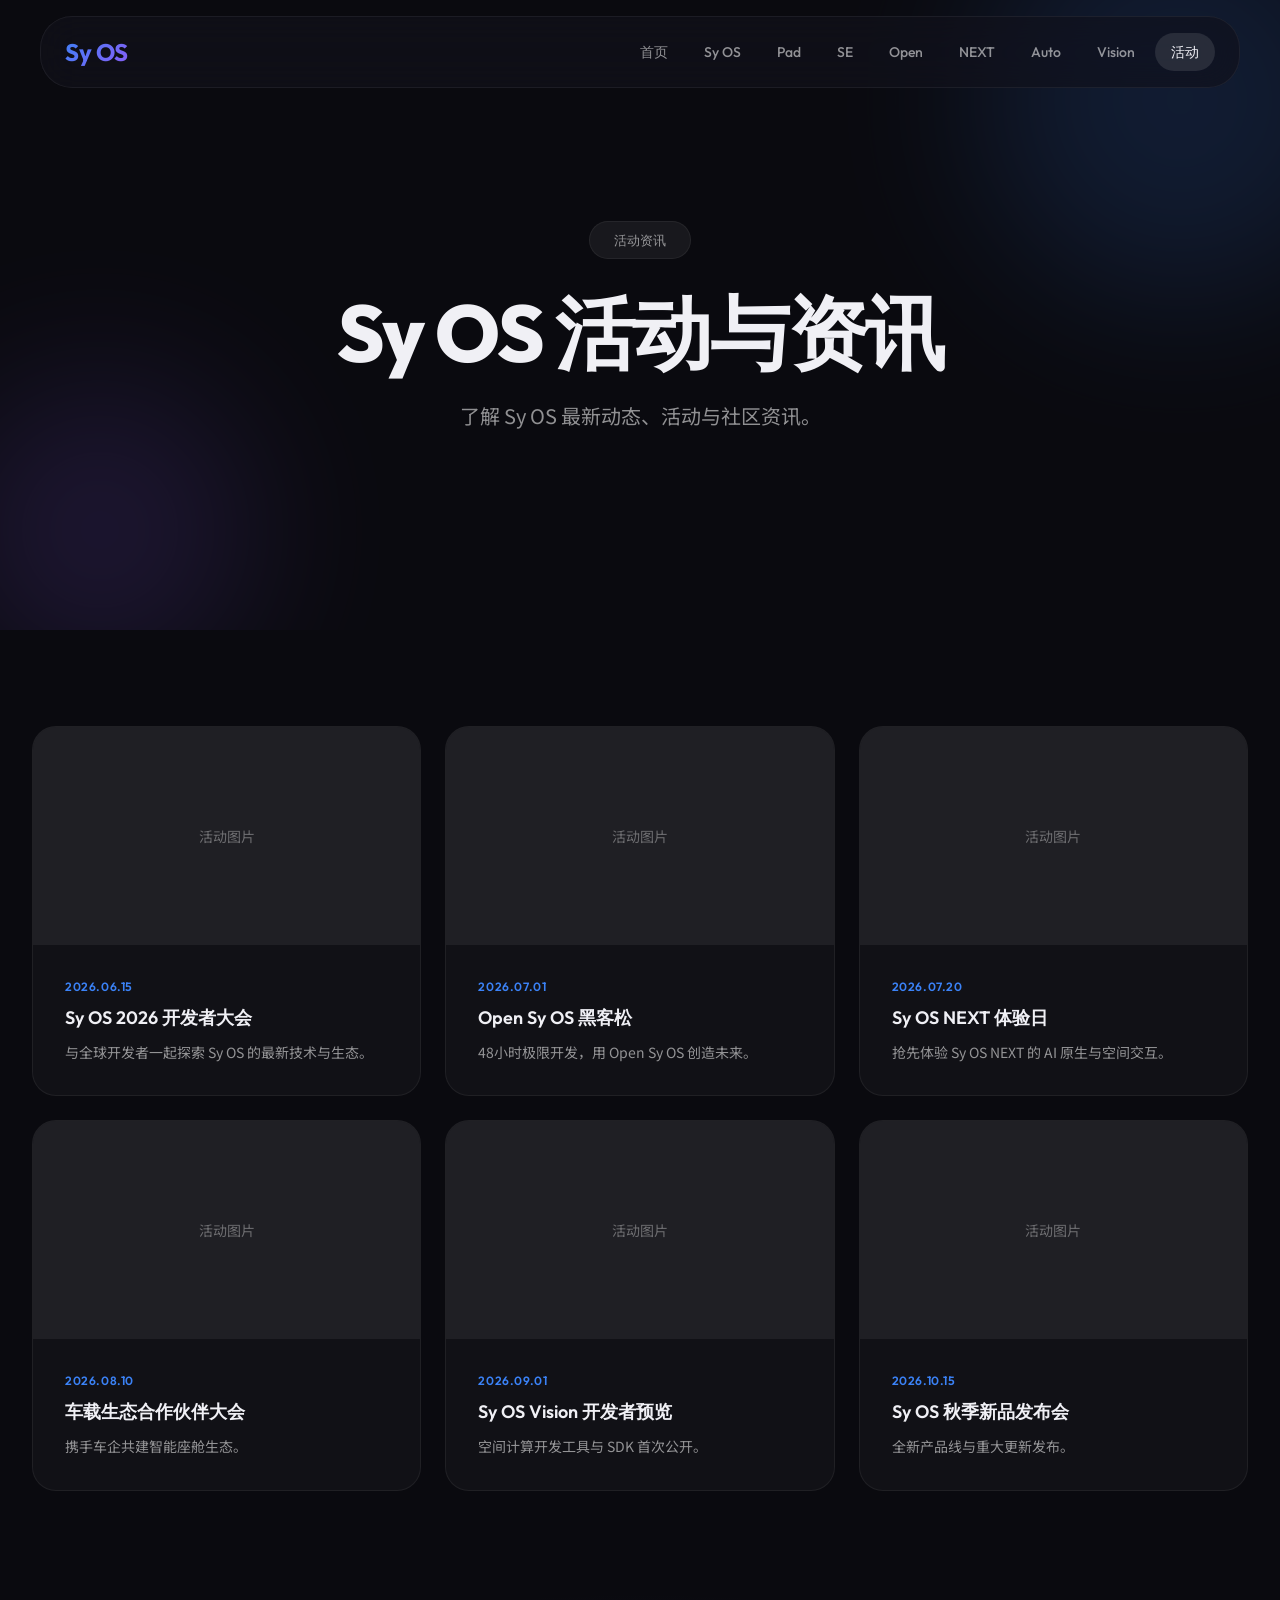
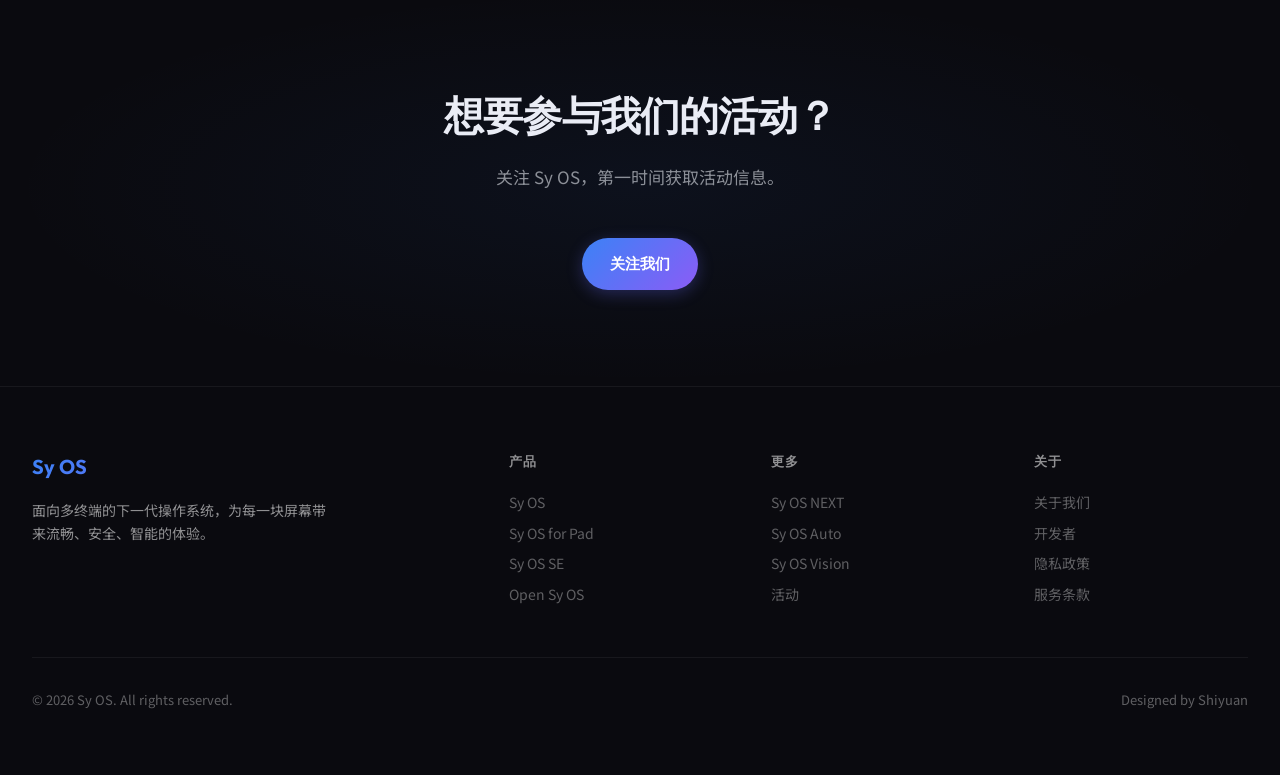
==== events.html @ d656e8a9 "feat: 清空仓库所有代码 Co-authored-by: traeagent <traeagent@users.noreply.github.com>" ====
<!DOCTYPE html>
<html lang="zh-CN">
<head>
  <meta charset="UTF-8">
  <meta name="viewport" content="width=device-width, initial-scale=1.0">
  <title>活动与资讯 — Sy OS</title>
  <meta name="description" content="了解 Sy OS 最新动态、活动与社区资讯。">
  <link rel="preconnect" href="https://fonts.googleapis.com">
  <link rel="preconnect" href="https://fonts.gstatic.com" crossorigin>
  <link href="https://fonts.googleapis.com/css2?family=Outfit:wght@400;500;600;700;800&family=Noto+Sans+SC:wght@400;500;600;700&display=swap" rel="stylesheet">
  <link rel="stylesheet" href="styles.css">
</head>
<body>

  <!-- 导航栏 -->
  <nav class="navbar">
    <a href="index.html" class="nav-logo">Sy OS</a>
    <div class="nav-links">
      <a href="index.html">首页</a>
      <a href="syos.html">Sy OS</a>
      <a href="syos-pad.html">Pad</a>
      <a href="syos-se.html">SE</a>
      <a href="open-syos.html">Open</a>
      <a href="syos-next.html">NEXT</a>
      <a href="syos-auto.html">Auto</a>
      <a href="syos-vision.html">Vision</a>
      <a href="events.html" class="active">活动</a>
    </div>
    <button class="nav-hamburger" aria-label="菜单">
      <span></span><span></span><span></span>
    </button>
  </nav>
  <div class="nav-mobile">
    <a href="index.html">首页</a>
    <a href="syos.html">Sy OS</a>
    <a href="syos-pad.html">Sy OS for Pad</a>
    <a href="syos-se.html">Sy OS SE</a>
    <a href="open-syos.html">Open Sy OS</a>
    <a href="syos-next.html">Sy OS NEXT</a>
    <a href="syos-auto.html">Sy OS Auto</a>
    <a href="syos-vision.html">Sy OS Vision</a>
    <a href="events.html" class="active">活动</a>
  </div>

  <!-- Hero 区域 -->
  <section class="product-hero">
    <div class="product-hero-decor product-hero-decor-1"></div>
    <div class="product-hero-decor product-hero-decor-2"></div>
    <div class="product-hero-badge">活动资讯</div>
    <h1 class="product-hero-title">Sy OS <span class="gradient">活动与资讯</span></h1>
    <p class="product-hero-tagline">了解 Sy OS 最新动态、活动与社区资讯。</p>
  </section>

  <!-- 活动网格 -->
  <section class="section">
    <div class="events-grid">
      <div class="event-card reveal reveal-delay-1">
        <div class="event-card-image">活动图片</div>
        <div class="event-card-body">
          <div class="event-card-date">2026.06.15</div>
          <h3 class="event-card-title">Sy OS 2026 开发者大会</h3>
          <p class="event-card-desc">与全球开发者一起探索 Sy OS 的最新技术与生态。</p>
        </div>
      </div>
      <div class="event-card reveal reveal-delay-2">
        <div class="event-card-image">活动图片</div>
        <div class="event-card-body">
          <div class="event-card-date">2026.07.01</div>
          <h3 class="event-card-title">Open Sy OS 黑客松</h3>
          <p class="event-card-desc">48小时极限开发，用 Open Sy OS 创造未来。</p>
        </div>
      </div>
      <div class="event-card reveal reveal-delay-3">
        <div class="event-card-image">活动图片</div>
        <div class="event-card-body">
          <div class="event-card-date">2026.07.20</div>
          <h3 class="event-card-title">Sy OS NEXT 体验日</h3>
          <p class="event-card-desc">抢先体验 Sy OS NEXT 的 AI 原生与空间交互。</p>
        </div>
      </div>
      <div class="event-card reveal reveal-delay-4">
        <div class="event-card-image">活动图片</div>
        <div class="event-card-body">
          <div class="event-card-date">2026.08.10</div>
          <h3 class="event-card-title">车载生态合作伙伴大会</h3>
          <p class="event-card-desc">携手车企共建智能座舱生态。</p>
        </div>
      </div>
      <div class="event-card reveal reveal-delay-5">
        <div class="event-card-image">活动图片</div>
        <div class="event-card-body">
          <div class="event-card-date">2026.09.01</div>
          <h3 class="event-card-title">Sy OS Vision 开发者预览</h3>
          <p class="event-card-desc">空间计算开发工具与 SDK 首次公开。</p>
        </div>
      </div>
      <div class="event-card reveal reveal-delay-6">
        <div class="event-card-image">活动图片</div>
        <div class="event-card-body">
          <div class="event-card-date">2026.10.15</div>
          <h3 class="event-card-title">Sy OS 秋季新品发布会</h3>
          <p class="event-card-desc">全新产品线与重大更新发布。</p>
        </div>
      </div>
    </div>
  </section>

  <!-- CTA 区域 -->
  <section class="cta-section reveal">
    <h2 class="cta-title">想要参与我们的活动？</h2>
    <p class="cta-desc">关注 Sy OS，第一时间获取活动信息。</p>
    <div class="cta-buttons">
      <a href="#" class="btn btn-primary">关注我们</a>
    </div>
  </section>

  <!-- 页脚 -->
  <footer class="footer">
    <div class="footer-content">
      <div class="footer-brand">
        <div class="footer-logo">Sy OS</div>
        <p>面向多终端的下一代操作系统，为每一块屏幕带来流畅、安全、智能的体验。</p>
      </div>
      <div class="footer-col">
        <h4>产品</h4>
        <a href="syos.html">Sy OS</a>
        <a href="syos-pad.html">Sy OS for Pad</a>
        <a href="syos-se.html">Sy OS SE</a>
        <a href="open-syos.html">Open Sy OS</a>
      </div>
      <div class="footer-col">
        <h4>更多</h4>
        <a href="syos-next.html">Sy OS NEXT</a>
        <a href="syos-auto.html">Sy OS Auto</a>
        <a href="syos-vision.html">Sy OS Vision</a>
        <a href="events.html">活动</a>
      </div>
      <div class="footer-col">
        <h4>关于</h4>
        <a href="#">关于我们</a>
        <a href="#">开发者</a>
        <a href="#">隐私政策</a>
        <a href="#">服务条款</a>
      </div>
    </div>
    <div class="footer-bottom">
      <span>&copy; 2026 Sy OS. All rights reserved.</span>
      <span>Designed by Shiyuan</span>
    </div>
  </footer>

  <script src="script.js"></script>
</body>
</html>
---- styles.css ----
/* ============================================
   Sy OS 官网 - 全局样式
   设计语言：深色 + 毛玻璃 + 圆角 + 渐变发光
   ============================================ */

/* --- CSS 变量 --- */
:root {
  --bg-primary: #0a0a0f;
  --bg-secondary: #12121a;
  --bg-tertiary: #1a1a28;
  --bg-card: rgba(255, 255, 255, 0.03);
  --bg-glass: rgba(255, 255, 255, 0.06);
  --bg-glass-strong: rgba(255, 255, 255, 0.1);
  --text-primary: #f0f0f5;
  --text-secondary: rgba(255, 255, 255, 0.55);
  --text-tertiary: rgba(255, 255, 255, 0.35);
  --accent-blue: #3b82f6;
  --accent-purple: #8b5cf6;
  --accent-cyan: #06b6d4;
  --accent-gradient: linear-gradient(135deg, #3b82f6, #8b5cf6);
  --accent-gradient-hover: linear-gradient(135deg, #60a5fa, #a78bfa);
  --border-subtle: rgba(255, 255, 255, 0.06);
  --border-hover: rgba(255, 255, 255, 0.15);
  --border-glow: rgba(99, 102, 241, 0.3);
  --shadow-card: 0 4px 24px rgba(0, 0, 0, 0.3);
  --shadow-glow: 0 0 40px rgba(99, 102, 241, 0.15);
  --radius-sm: 8px;
  --radius-md: 12px;
  --radius-lg: 16px;
  --radius-xl: 24px;
  --radius-2xl: 32px;
  --radius-full: 9999px;
  --space-xs: 4px;
  --space-sm: 8px;
  --space-md: 16px;
  --space-lg: 24px;
  --space-xl: 32px;
  --space-2xl: 48px;
  --space-3xl: 64px;
  --space-4xl: 96px;
  --font-display: 'Outfit', sans-serif;
  --font-body: 'Noto Sans SC', 'Outfit', sans-serif;
  --transition-fast: 0.2s ease;
  --transition-normal: 0.3s cubic-bezier(0.4, 0, 0.2, 1);
  --transition-slow: 0.5s cubic-bezier(0.4, 0, 0.2, 1);
  --nav-height: 72px;
}

/* --- Reset & Base --- */
*, *::before, *::after {
  margin: 0;
  padding: 0;
  box-sizing: border-box;
}

html {
  scroll-behavior: smooth;
  -webkit-font-smoothing: antialiased;
  -moz-osx-font-smoothing: grayscale;
}

body {
  font-family: var(--font-body);
  background: var(--bg-primary);
  color: var(--text-primary);
  line-height: 1.6;
  overflow-x: hidden;
  min-height: 100vh;
}

a {
  color: inherit;
  text-decoration: none;
}

img {
  max-width: 100%;
  display: block;
}

ul, ol {
  list-style: none;
}

/* --- 导航栏 --- */
.navbar {
  position: fixed;
  top: 16px;
  left: 50%;
  transform: translateX(-50%);
  z-index: 1000;
  width: calc(100% - 48px);
  max-width: 1200px;
  background: rgba(18, 18, 26, 0.7);
  backdrop-filter: blur(20px) saturate(1.5);
  -webkit-backdrop-filter: blur(20px) saturate(1.5);
  border: 1px solid var(--border-subtle);
  border-radius: var(--radius-2xl);
  padding: 0 var(--space-lg);
  height: var(--nav-height);
  display: flex;
  align-items: center;
  justify-content: space-between;
  transition: var(--transition-normal);
}

.navbar.scrolled {
  background: rgba(10, 10, 15, 0.85);
  border-color: var(--border-hover);
  box-shadow: 0 8px 32px rgba(0, 0, 0, 0.4);
}

.nav-logo {
  font-family: var(--font-display);
  font-size: 1.5rem;
  font-weight: 700;
  background: var(--accent-gradient);
  -webkit-background-clip: text;
  -webkit-text-fill-color: transparent;
  background-clip: text;
  letter-spacing: -0.02em;
  flex-shrink: 0;
}

.nav-links {
  display: flex;
  align-items: center;
  gap: var(--space-xs);
}

.nav-links a {
  font-family: var(--font-display);
  font-size: 0.875rem;
  font-weight: 500;
  color: var(--text-secondary);
  padding: var(--space-sm) var(--space-md);
  border-radius: var(--radius-full);
  transition: var(--transition-fast);
  white-space: nowrap;
}

.nav-links a:hover,
.nav-links a.active {
  color: var(--text-primary);
  background: var(--bg-glass);
}

.nav-links a.active {
  background: var(--bg-glass-strong);
}

/* 汉堡菜单 */
.nav-hamburger {
  display: none;
  flex-direction: column;
  gap: 5px;
  cursor: pointer;
  padding: var(--space-sm);
  border: none;
  background: none;
}

.nav-hamburger span {
  width: 22px;
  height: 2px;
  background: var(--text-primary);
  border-radius: 2px;
  transition: var(--transition-fast);
}

.nav-hamburger.open span:nth-child(1) {
  transform: rotate(45deg) translate(5px, 5px);
}

.nav-hamburger.open span:nth-child(2) {
  opacity: 0;
}

.nav-hamburger.open span:nth-child(3) {
  transform: rotate(-45deg) translate(5px, -5px);
}

/* 移动端菜单 */
.nav-mobile {
  display: none;
  position: fixed;
  top: calc(var(--nav-height) + 32px);
  left: 24px;
  right: 24px;
  background: rgba(18, 18, 26, 0.95);
  backdrop-filter: blur(20px);
  -webkit-backdrop-filter: blur(20px);
  border: 1px solid var(--border-subtle);
  border-radius: var(--radius-xl);
  padding: var(--space-md);
  z-index: 999;
  flex-direction: column;
  gap: var(--space-xs);
}

.nav-mobile.open {
  display: flex;
}

.nav-mobile a {
  font-family: var(--font-display);
  font-size: 0.9375rem;
  font-weight: 500;
  color: var(--text-secondary);
  padding: var(--space-md) var(--space-lg);
  border-radius: var(--radius-md);
  transition: var(--transition-fast);
}

.nav-mobile a:hover,
.nav-mobile a.active {
  color: var(--text-primary);
  background: var(--bg-glass);
}

/* --- Hero 区域 --- */
.hero {
  min-height: 100vh;
  display: flex;
  flex-direction: column;
  align-items: center;
  justify-content: center;
  text-align: center;
  padding: calc(var(--nav-height) + 48px) var(--space-xl) var(--space-3xl);
  position: relative;
  overflow: hidden;
}

.hero::before {
  content: '';
  position: absolute;
  top: -50%;
  left: -50%;
  width: 200%;
  height: 200%;
  background: radial-gradient(ellipse at 30% 20%, rgba(59, 130, 246, 0.08) 0%, transparent 50%),
              radial-gradient(ellipse at 70% 60%, rgba(139, 92, 246, 0.06) 0%, transparent 50%),
              radial-gradient(ellipse at 50% 80%, rgba(6, 182, 212, 0.04) 0%, transparent 50%);
  animation: heroGlow 15s ease-in-out infinite alternate;
  pointer-events: none;
}

@keyframes heroGlow {
  0% { transform: translate(0, 0) scale(1); }
  33% { transform: translate(-2%, 1%) scale(1.02); }
  66% { transform: translate(1%, -1%) scale(0.98); }
  100% { transform: translate(0, 0) scale(1); }
}

.hero-badge {
  display: inline-flex;
  align-items: center;
  gap: var(--space-sm);
  padding: var(--space-sm) var(--space-lg);
  background: var(--bg-glass);
  border: 1px solid var(--border-subtle);
  border-radius: var(--radius-full);
  font-family: var(--font-display);
  font-size: 0.8125rem;
  font-weight: 500;
  color: var(--text-secondary);
  margin-bottom: var(--space-xl);
  animation: fadeInUp 0.8s ease both;
}

.hero-badge .dot {
  width: 6px;
  height: 6px;
  background: var(--accent-blue);
  border-radius: 50%;
  animation: pulse 2s ease-in-out infinite;
}

.hero-title {
  font-family: var(--font-display);
  font-size: clamp(3rem, 8vw, 6rem);
  font-weight: 800;
  line-height: 1.05;
  letter-spacing: -0.03em;
  margin-bottom: var(--space-lg);
  animation: fadeInUp 0.8s ease 0.1s both;
}

.hero-title .gradient {
  background: var(--accent-gradient);
  -webkit-background-clip: text;
  -webkit-text-fill-color: transparent;
  background-clip: text;
}

.hero-subtitle {
  font-size: clamp(1rem, 2.5vw, 1.25rem);
  color: var(--text-secondary);
  max-width: 600px;
  line-height: 1.7;
  margin-bottom: var(--space-2xl);
  animation: fadeInUp 0.8s ease 0.2s both;
}

.hero-actions {
  display: flex;
  gap: var(--space-md);
  flex-wrap: wrap;
  justify-content: center;
  animation: fadeInUp 0.8s ease 0.3s both;
}

.hero-scroll {
  position: absolute;
  bottom: var(--space-2xl);
  left: 50%;
  transform: translateX(-50%);
  display: flex;
  flex-direction: column;
  align-items: center;
  gap: var(--space-sm);
  color: var(--text-tertiary);
  font-size: 0.75rem;
  font-family: var(--font-display);
  animation: fadeInUp 0.8s ease 0.5s both;
}

.hero-scroll .arrow {
  width: 20px;
  height: 20px;
  border-right: 1.5px solid var(--text-tertiary);
  border-bottom: 1.5px solid var(--text-tertiary);
  transform: rotate(45deg);
  animation: scrollBounce 2s ease-in-out infinite;
}

@keyframes scrollBounce {
  0%, 100% { transform: rotate(45deg) translate(0, 0); opacity: 1; }
  50% { transform: rotate(45deg) translate(4px, 4px); opacity: 0.5; }
}

/* --- 按钮 --- */
.btn {
  display: inline-flex;
  align-items: center;
  gap: var(--space-sm);
  font-family: var(--font-display);
  font-size: 0.9375rem;
  font-weight: 600;
  padding: 14px 28px;
  border-radius: var(--radius-full);
  border: none;
  cursor: pointer;
  transition: var(--transition-normal);
  text-decoration: none;
  position: relative;
  overflow: hidden;
}

.btn-primary {
  background: var(--accent-gradient);
  color: #fff;
  box-shadow: 0 4px 16px rgba(99, 102, 241, 0.3);
}

.btn-primary:hover {
  box-shadow: 0 6px 24px rgba(99, 102, 241, 0.45);
  transform: translateY(-2px);
}

.btn-secondary {
  background: var(--bg-glass);
  color: var(--text-primary);
  border: 1px solid var(--border-subtle);
}

.btn-secondary:hover {
  background: var(--bg-glass-strong);
  border-color: var(--border-hover);
  transform: translateY(-2px);
}

.btn-lg {
  font-size: 1.0625rem;
  padding: 18px 36px;
}

/* --- 区块 --- */
.section {
  padding: var(--space-4xl) var(--space-xl);
  max-width: 1280px;
  margin: 0 auto;
}

.section-header {
  text-align: center;
  margin-bottom: var(--space-3xl);
}

.section-label {
  font-family: var(--font-display);
  font-size: 0.8125rem;
  font-weight: 600;
  text-transform: uppercase;
  letter-spacing: 0.1em;
  color: var(--accent-blue);
  margin-bottom: var(--space-md);
}

.section-title {
  font-family: var(--font-display);
  font-size: clamp(2rem, 4vw, 3rem);
  font-weight: 700;
  letter-spacing: -0.02em;
  margin-bottom: var(--space-md);
}

.section-desc {
  font-size: 1.0625rem;
  color: var(--text-secondary);
  max-width: 600px;
  margin: 0 auto;
  line-height: 1.7;
}

/* --- 产品矩阵卡片 --- */
.product-grid {
  display: grid;
  grid-template-columns: repeat(auto-fill, minmax(280px, 1fr));
  gap: var(--space-lg);
}

.product-card {
  background: var(--bg-card);
  border: 1px solid var(--border-subtle);
  border-radius: var(--radius-xl);
  padding: var(--space-2xl) var(--space-xl);
  cursor: pointer;
  transition: var(--transition-normal);
  position: relative;
  overflow: hidden;
  text-decoration: none;
  display: block;
}

.product-card::before {
  content: '';
  position: absolute;
  top: 0;
  left: 0;
  right: 0;
  height: 2px;
  background: var(--accent-gradient);
  opacity: 0;
  transition: var(--transition-normal);
}

.product-card:hover {
  background: var(--bg-glass);
  border-color: var(--border-hover);
  transform: translateY(-4px);
  box-shadow: var(--shadow-glow);
}

.product-card:hover::before {
  opacity: 1;
}

.product-card-icon {
  width: 48px;
  height: 48px;
  background: var(--bg-glass);
  border-radius: var(--radius-lg);
  display: flex;
  align-items: center;
  justify-content: center;
  margin-bottom: var(--space-lg);
  font-size: 1.5rem;
}

.product-card-title {
  font-family: var(--font-display);
  font-size: 1.25rem;
  font-weight: 700;
  margin-bottom: var(--space-sm);
  letter-spacing: -0.01em;
}

.product-card-desc {
  font-size: 0.875rem;
  color: var(--text-secondary);
  line-height: 1.6;
}

.product-card-arrow {
  position: absolute;
  bottom: var(--space-xl);
  right: var(--space-xl);
  width: 32px;
  height: 32px;
  border-radius: 50%;
  background: var(--bg-glass);
  display: flex;
  align-items: center;
  justify-content: center;
  color: var(--text-secondary);
  transition: var(--transition-normal);
  font-size: 0.875rem;
}

.product-card:hover .product-card-arrow {
  background: var(--accent-gradient);
  color: #fff;
  transform: translate(2px, -2px);
}

/* --- 特色亮点 --- */
.feature-row {
  display: grid;
  grid-template-columns: 1fr 1fr;
  gap: var(--space-3xl);
  align-items: center;
  margin-bottom: var(--space-4xl);
}

.feature-row.reverse {
  direction: rtl;
}

.feature-row.reverse > * {
  direction: ltr;
}

.feature-visual {
  aspect-ratio: 4/3;
  background: var(--bg-glass);
  border: 1px solid var(--border-subtle);
  border-radius: var(--radius-xl);
  overflow: hidden;
  position: relative;
}

.feature-visual-inner {
  width: 100%;
  height: 100%;
  display: flex;
  align-items: center;
  justify-content: center;
  font-size: 4rem;
  opacity: 0.3;
}

.feature-content {
  padding: var(--space-xl) 0;
}

.feature-label {
  font-family: var(--font-display);
  font-size: 0.8125rem;
  font-weight: 600;
  text-transform: uppercase;
  letter-spacing: 0.1em;
  color: var(--accent-purple);
  margin-bottom: var(--space-md);
}

.feature-title {
  font-family: var(--font-display);
  font-size: clamp(1.5rem, 3vw, 2.25rem);
  font-weight: 700;
  letter-spacing: -0.02em;
  margin-bottom: var(--space-md);
}

.feature-desc {
  font-size: 1rem;
  color: var(--text-secondary);
  line-height: 1.7;
}

/* --- 功能特性网格 --- */
.features-grid {
  display: grid;
  grid-template-columns: repeat(3, 1fr);
  gap: var(--space-lg);
}

.feature-item {
  background: var(--bg-card);
  border: 1px solid var(--border-subtle);
  border-radius: var(--radius-xl);
  padding: var(--space-2xl) var(--space-xl);
  transition: var(--transition-normal);
}

.feature-item:hover {
  background: var(--bg-glass);
  border-color: var(--border-hover);
  transform: translateY(-2px);
}

.feature-item-icon {
  width: 44px;
  height: 44px;
  background: var(--bg-glass);
  border-radius: var(--radius-md);
  display: flex;
  align-items: center;
  justify-content: center;
  margin-bottom: var(--space-lg);
  font-size: 1.25rem;
}

.feature-item-title {
  font-family: var(--font-display);
  font-size: 1.0625rem;
  font-weight: 600;
  margin-bottom: var(--space-sm);
}

.feature-item-desc {
  font-size: 0.875rem;
  color: var(--text-secondary);
  line-height: 1.6;
}

/* --- 产品页 Hero --- */
.product-hero {
  min-height: 70vh;
  display: flex;
  flex-direction: column;
  align-items: center;
  justify-content: center;
  text-align: center;
  padding: calc(var(--nav-height) + 64px) var(--space-xl) var(--space-3xl);
  position: relative;
  overflow: hidden;
}

.product-hero::before {
  content: '';
  position: absolute;
  top: -30%;
  left: -30%;
  width: 160%;
  height: 160%;
  pointer-events: none;
}

.product-hero-badge {
  display: inline-flex;
  align-items: center;
  gap: var(--space-sm);
  padding: var(--space-sm) var(--space-lg);
  background: var(--bg-glass);
  border: 1px solid var(--border-subtle);
  border-radius: var(--radius-full);
  font-family: var(--font-display);
  font-size: 0.8125rem;
  font-weight: 500;
  color: var(--text-secondary);
  margin-bottom: var(--space-xl);
}

.product-hero-title {
  font-family: var(--font-display);
  font-size: clamp(2.5rem, 7vw, 5rem);
  font-weight: 800;
  line-height: 1.05;
  letter-spacing: -0.03em;
  margin-bottom: var(--space-lg);
}

.product-hero-tagline {
  font-size: clamp(1rem, 2.5vw, 1.25rem);
  color: var(--text-secondary);
  max-width: 600px;
  line-height: 1.7;
  margin-bottom: var(--space-2xl);
}

/* 产品页装饰几何 */
.product-hero-decor {
  position: absolute;
  border-radius: 50%;
  filter: blur(80px);
  pointer-events: none;
  opacity: 0.15;
}

.product-hero-decor-1 {
  width: 400px;
  height: 400px;
  background: var(--accent-blue);
  top: -100px;
  right: -100px;
}

.product-hero-decor-2 {
  width: 300px;
  height: 300px;
  background: var(--accent-purple);
  bottom: -50px;
  left: -50px;
}

/* --- CTA 区域 --- */
.cta-section {
  text-align: center;
  padding: var(--space-4xl) var(--space-xl);
  position: relative;
}

.cta-section::before {
  content: '';
  position: absolute;
  inset: 0;
  background: radial-gradient(ellipse at center, rgba(59, 130, 246, 0.06) 0%, transparent 70%);
  pointer-events: none;
}

.cta-title {
  font-family: var(--font-display);
  font-size: clamp(1.75rem, 3.5vw, 2.5rem);
  font-weight: 700;
  margin-bottom: var(--space-md);
  letter-spacing: -0.02em;
}

.cta-desc {
  font-size: 1.0625rem;
  color: var(--text-secondary);
  margin-bottom: var(--space-2xl);
  max-width: 500px;
  margin-left: auto;
  margin-right: auto;
}

.cta-buttons {
  display: flex;
  gap: var(--space-md);
  justify-content: center;
  flex-wrap: wrap;
}

/* --- 系统要求 --- */
.specs-grid {
  display: grid;
  grid-template-columns: repeat(2, 1fr);
  gap: var(--space-md);
  max-width: 700px;
  margin: 0 auto;
}

.spec-item {
  background: var(--bg-card);
  border: 1px solid var(--border-subtle);
  border-radius: var(--radius-lg);
  padding: var(--space-lg);
  display: flex;
  flex-direction: column;
  gap: var(--space-xs);
}

.spec-label {
  font-size: 0.8125rem;
  color: var(--text-tertiary);
  font-family: var(--font-display);
  font-weight: 500;
}

.spec-value {
  font-family: var(--font-display);
  font-size: 1rem;
  font-weight: 600;
}

/* --- 活动页 --- */
.events-grid {
  display: grid;
  grid-template-columns: repeat(auto-fill, minmax(320px, 1fr));
  gap: var(--space-lg);
}

.event-card {
  background: var(--bg-card);
  border: 1px solid var(--border-subtle);
  border-radius: var(--radius-xl);
  overflow: hidden;
  transition: var(--transition-normal);
}

.event-card:hover {
  border-color: var(--border-hover);
  transform: translateY(-2px);
}

.event-card-image {
  aspect-ratio: 16/9;
  background: var(--bg-glass);
  display: flex;
  align-items: center;
  justify-content: center;
  color: var(--text-tertiary);
  font-size: 0.875rem;
}

.event-card-body {
  padding: var(--space-xl);
}

.event-card-date {
  font-family: var(--font-display);
  font-size: 0.75rem;
  font-weight: 600;
  color: var(--accent-blue);
  text-transform: uppercase;
  letter-spacing: 0.05em;
  margin-bottom: var(--space-sm);
}

.event-card-title {
  font-family: var(--font-display);
  font-size: 1.125rem;
  font-weight: 600;
  margin-bottom: var(--space-sm);
}

.event-card-desc {
  font-size: 0.875rem;
  color: var(--text-secondary);
  line-height: 1.6;
}

/* --- 页脚 --- */
.footer {
  border-top: 1px solid var(--border-subtle);
  padding: var(--space-3xl) var(--space-xl);
  max-width: 1280px;
  margin: 0 auto;
}

.footer-content {
  display: grid;
  grid-template-columns: 2fr 1fr 1fr 1fr;
  gap: var(--space-2xl);
  margin-bottom: var(--space-2xl);
}

.footer-brand {
  max-width: 300px;
}

.footer-logo {
  font-family: var(--font-display);
  font-size: 1.25rem;
  font-weight: 700;
  background: var(--accent-gradient);
  -webkit-background-clip: text;
  -webkit-text-fill-color: transparent;
  background-clip: text;
  margin-bottom: var(--space-md);
}

.footer-brand p {
  font-size: 0.875rem;
  color: var(--text-secondary);
  line-height: 1.7;
}

.footer-col h4 {
  font-family: var(--font-display);
  font-size: 0.8125rem;
  font-weight: 600;
  text-transform: uppercase;
  letter-spacing: 0.08em;
  color: var(--text-secondary);
  margin-bottom: var(--space-md);
}

.footer-col a {
  display: block;
  font-size: 0.875rem;
  color: var(--text-tertiary);
  padding: var(--space-xs) 0;
  transition: var(--transition-fast);
}

.footer-col a:hover {
  color: var(--text-primary);
}

.footer-bottom {
  display: flex;
  justify-content: space-between;
  align-items: center;
  padding-top: var(--space-xl);
  border-top: 1px solid var(--border-subtle);
  font-size: 0.8125rem;
  color: var(--text-tertiary);
}

/* --- 动画 --- */
@keyframes fadeInUp {
  from {
    opacity: 0;
    transform: translateY(24px);
  }
  to {
    opacity: 1;
    transform: translateY(0);
  }
}

@keyframes pulse {
  0%, 100% { opacity: 1; }
  50% { opacity: 0.4; }
}

@keyframes float {
  0%, 100% { transform: translateY(0); }
  50% { transform: translateY(-10px); }
}

/* 滚动渐入 */
.reveal {
  opacity: 0;
  transform: translateY(30px);
  transition: opacity 0.6s cubic-bezier(0.4, 0, 0.2, 1), transform 0.6s cubic-bezier(0.4, 0, 0.2, 1);
}

.reveal.visible {
  opacity: 1;
  transform: translateY(0);
}

.reveal-delay-1 { transition-delay: 0.1s; }
.reveal-delay-2 { transition-delay: 0.2s; }
.reveal-delay-3 { transition-delay: 0.3s; }
.reveal-delay-4 { transition-delay: 0.4s; }
.reveal-delay-5 { transition-delay: 0.5s; }
.reveal-delay-6 { transition-delay: 0.6s; }
.reveal-delay-7 { transition-delay: 0.7s; }

/* --- 分隔线 --- */
.divider {
  width: 100%;
  height: 1px;
  background: var(--border-subtle);
  margin: 0 auto;
}

/* --- 产品页亮点展示 --- */
.showcase {
  padding: var(--space-4xl) var(--space-xl);
  max-width: 1280px;
  margin: 0 auto;
}

.showcase-item {
  display: grid;
  grid-template-columns: 1fr 1fr;
  gap: var(--space-3xl);
  align-items: center;
  margin-bottom: var(--space-4xl);
}

.showcase-item.reverse {
  direction: rtl;
}

.showcase-item.reverse > * {
  direction: ltr;
}

.showcase-visual {
  aspect-ratio: 4/3;
  background: var(--bg-glass);
  border: 1px solid var(--border-subtle);
  border-radius: var(--radius-xl);
  display: flex;
  align-items: center;
  justify-content: center;
  font-size: 3rem;
  opacity: 0.4;
  position: relative;
  overflow: hidden;
}

.showcase-visual::after {
  content: '';
  position: absolute;
  inset: 0;
  background: linear-gradient(135deg, rgba(59, 130, 246, 0.05), rgba(139, 92, 246, 0.05));
}

.showcase-content {
  padding: var(--space-xl) 0;
}

.showcase-label {
  font-family: var(--font-display);
  font-size: 0.8125rem;
  font-weight: 600;
  text-transform: uppercase;
  letter-spacing: 0.1em;
  color: var(--accent-cyan);
  margin-bottom: var(--space-md);
}

.showcase-title {
  font-family: var(--font-display);
  font-size: clamp(1.5rem, 3vw, 2rem);
  font-weight: 700;
  letter-spacing: -0.02em;
  margin-bottom: var(--space-md);
}

.showcase-desc {
  font-size: 1rem;
  color: var(--text-secondary);
  line-height: 1.7;
  margin-bottom: var(--space-lg);
}

.showcase-list {
  display: flex;
  flex-direction: column;
  gap: var(--space-sm);
}

.showcase-list li {
  display: flex;
  align-items: center;
  gap: var(--space-sm);
  font-size: 0.9375rem;
  color: var(--text-secondary);
}

.showcase-list li::before {
  content: '';
  width: 6px;
  height: 6px;
  background: var(--accent-gradient);
  border-radius: 50%;
  flex-shrink: 0;
}

/* --- 响应式 --- */
@media (max-width: 1024px) {
  .features-grid {
    grid-template-columns: repeat(2, 1fr);
  }

  .feature-row,
  .showcase-item {
    grid-template-columns: 1fr;
    gap: var(--space-xl);
  }

  .feature-row.reverse,
  .showcase-item.reverse {
    direction: ltr;
  }

  .footer-content {
    grid-template-columns: 1fr 1fr;
  }
}

@media (max-width: 768px) {
  :root {
    --nav-height: 60px;
  }

  .navbar {
    top: 8px;
    width: calc(100% - 24px);
    padding: 0 var(--space-md);
  }

  .nav-links {
    display: none;
  }

  .nav-hamburger {
    display: flex;
  }

  .features-grid {
    grid-template-columns: 1fr;
  }

  .product-grid {
    grid-template-columns: 1fr;
  }

  .specs-grid {
    grid-template-columns: 1fr;
  }

  .footer-content {
    grid-template-columns: 1fr;
    gap: var(--space-xl);
  }

  .footer-bottom {
    flex-direction: column;
    gap: var(--space-sm);
    text-align: center;
  }

  .section {
    padding: var(--space-3xl) var(--space-md);
  }

  .hero {
    padding: calc(var(--nav-height) + 32px) var(--space-md) var(--space-2xl);
  }

  .events-grid {
    grid-template-columns: 1fr;
  }
}

@media (max-width: 480px) {
  .hero-title {
    font-size: 2.25rem;
  }

  .hero-actions {
    flex-direction: column;
    width: 100%;
  }

  .hero-actions .btn {
    width: 100%;
    justify-content: center;
  }
}
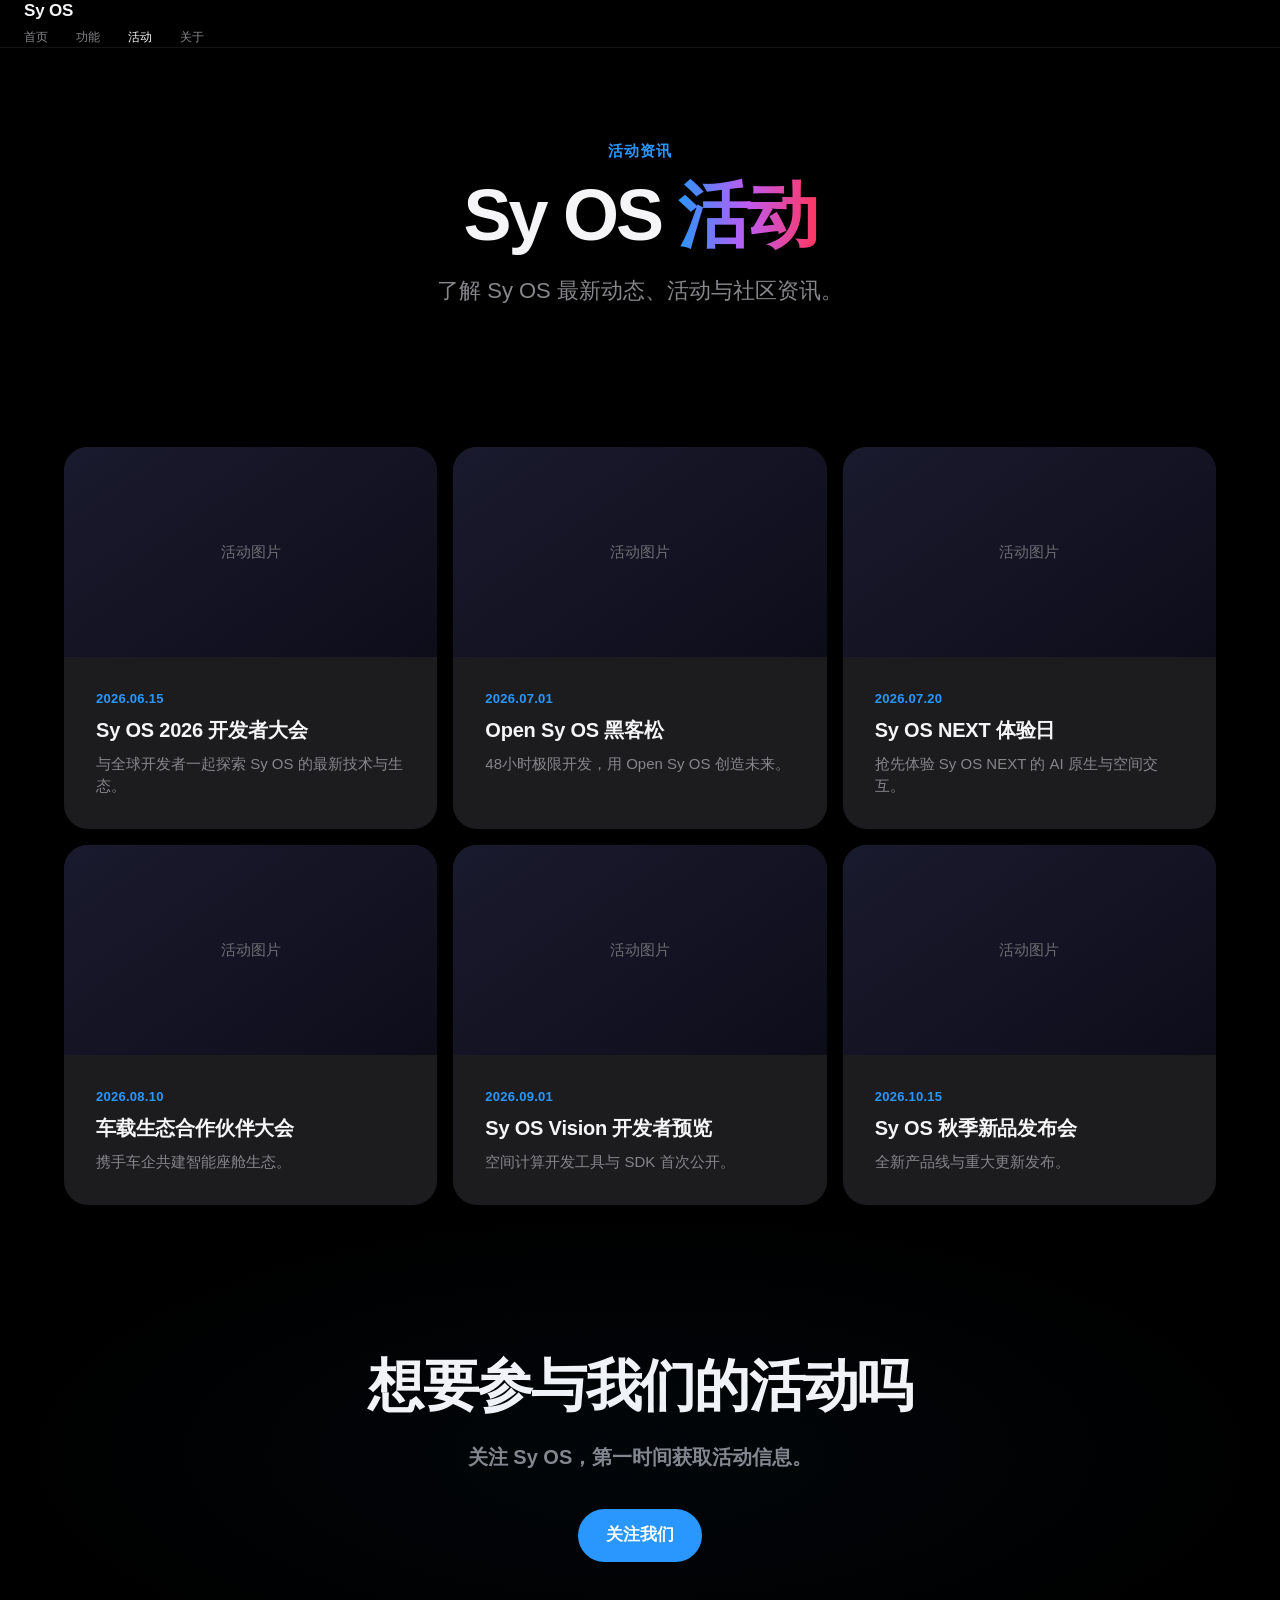
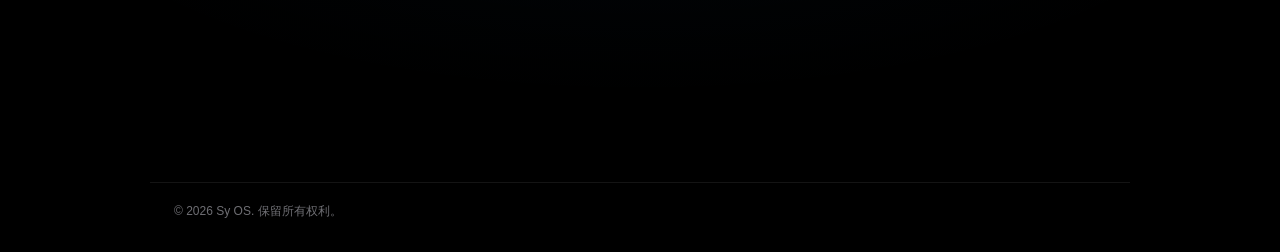
==== commit 3ce99dc0: "feat: 清空仓库所有代码 Co-authored-by: traeagent <traeagent@users.noreply.github.com>" ====
--- a/events.html
+++ b/events.html
@@ -1,154 +1,93 @@
 <!DOCTYPE html>
 <html lang="zh-CN">
 <head>
-  <meta charset="UTF-8">
-  <meta name="viewport" content="width=device-width, initial-scale=1.0">
-  <title>活动与资讯 — Sy OS</title>
-  <meta name="description" content="了解 Sy OS 最新动态、活动与社区资讯。">
-  <link rel="preconnect" href="https://fonts.googleapis.com">
-  <link rel="preconnect" href="https://fonts.gstatic.com" crossorigin>
-  <link href="https://fonts.googleapis.com/css2?family=Outfit:wght@400;500;600;700;800&family=Noto+Sans+SC:wght@400;500;600;700&display=swap" rel="stylesheet">
-  <link rel="stylesheet" href="styles.css">
+    <meta charset="UTF-8">
+    <meta name="viewport" content="width=device-width, initial-scale=1.0">
+    <title>活动 - Sy OS</title>
+    <link rel="stylesheet" href="styles.css">
 </head>
 <body>
+    <nav class="navbar">
+        <div class="nav-container">
+            <a href="index.html" class="nav-logo">Sy OS</a>
+            <ul class="nav-links">
+                <li><a href="index.html">首页</a></li>
+                <li><a href="features.html">功能</a></li>
+                <li><a href="events.html" class="active">活动</a></li>
+                <li><a href="about.html">关于</a></li>
+            </ul>
+        </div>
+    </nav>
 
-  <!-- 导航栏 -->
-  <nav class="navbar">
-    <a href="index.html" class="nav-logo">Sy OS</a>
-    <div class="nav-links">
-      <a href="index.html">首页</a>
-      <a href="syos.html">Sy OS</a>
-      <a href="syos-pad.html">Pad</a>
-      <a href="syos-se.html">SE</a>
-      <a href="open-syos.html">Open</a>
-      <a href="syos-next.html">NEXT</a>
-      <a href="syos-auto.html">Auto</a>
-      <a href="syos-vision.html">Vision</a>
-      <a href="events.html" class="active">活动</a>
-    </div>
-    <button class="nav-hamburger" aria-label="菜单">
-      <span></span><span></span><span></span>
-    </button>
-  </nav>
-  <div class="nav-mobile">
-    <a href="index.html">首页</a>
-    <a href="syos.html">Sy OS</a>
-    <a href="syos-pad.html">Sy OS for Pad</a>
-    <a href="syos-se.html">Sy OS SE</a>
-    <a href="open-syos.html">Open Sy OS</a>
-    <a href="syos-next.html">Sy OS NEXT</a>
-    <a href="syos-auto.html">Sy OS Auto</a>
-    <a href="syos-vision.html">Sy OS Vision</a>
-    <a href="events.html" class="active">活动</a>
-  </div>
+    <section class="headline-section">
+        <p class="headline-eyebrow">活动资讯</p>
+        <h1 class="headline-title">Sy OS <span class="gradient">活动</span></h1>
+        <p class="headline-body">了解 Sy OS 最新动态、活动与社区资讯。</p>
+    </section>
 
-  <!-- Hero 区域 -->
-  <section class="product-hero">
-    <div class="product-hero-decor product-hero-decor-1"></div>
-    <div class="product-hero-decor product-hero-decor-2"></div>
-    <div class="product-hero-badge">活动资讯</div>
-    <h1 class="product-hero-title">Sy OS <span class="gradient">活动与资讯</span></h1>
-    <p class="product-hero-tagline">了解 Sy OS 最新动态、活动与社区资讯。</p>
-  </section>
+    <section class="events-grid">
+        <div class="event-card reveal">
+            <div class="event-card-image">活动图片</div>
+            <div class="event-card-body">
+                <div class="event-card-date">2026.06.15</div>
+                <h3 class="event-card-title">Sy OS 2026 开发者大会</h3>
+                <p class="event-card-desc">与全球开发者一起探索 Sy OS 的最新技术与生态。</p>
+            </div>
+        </div>
+        <div class="event-card reveal">
+            <div class="event-card-image">活动图片</div>
+            <div class="event-card-body">
+                <div class="event-card-date">2026.07.01</div>
+                <h3 class="event-card-title">Open Sy OS 黑客松</h3>
+                <p class="event-card-desc">48小时极限开发，用 Open Sy OS 创造未来。</p>
+            </div>
+        </div>
+        <div class="event-card reveal">
+            <div class="event-card-image">活动图片</div>
+            <div class="event-card-body">
+                <div class="event-card-date">2026.07.20</div>
+                <h3 class="event-card-title">Sy OS NEXT 体验日</h3>
+                <p class="event-card-desc">抢先体验 Sy OS NEXT 的 AI 原生与空间交互。</p>
+            </div>
+        </div>
+        <div class="event-card reveal">
+            <div class="event-card-image">活动图片</div>
+            <div class="event-card-body">
+                <div class="event-card-date">2026.08.10</div>
+                <h3 class="event-card-title">车载生态合作伙伴大会</h3>
+                <p class="event-card-desc">携手车企共建智能座舱生态。</p>
+            </div>
+        </div>
+        <div class="event-card reveal">
+            <div class="event-card-image">活动图片</div>
+            <div class="event-card-body">
+                <div class="event-card-date">2026.09.01</div>
+                <h3 class="event-card-title">Sy OS Vision 开发者预览</h3>
+                <p class="event-card-desc">空间计算开发工具与 SDK 首次公开。</p>
+            </div>
+        </div>
+        <div class="event-card reveal">
+            <div class="event-card-image">活动图片</div>
+            <div class="event-card-body">
+                <div class="event-card-date">2026.10.15</div>
+                <h3 class="event-card-title">Sy OS 秋季新品发布会</h3>
+                <p class="event-card-desc">全新产品线与重大更新发布。</p>
+            </div>
+        </div>
+    </section>
 
-  <!-- 活动网格 -->
-  <section class="section">
-    <div class="events-grid">
-      <div class="event-card reveal reveal-delay-1">
-        <div class="event-card-image">活动图片</div>
-        <div class="event-card-body">
-          <div class="event-card-date">2026.06.15</div>
-          <h3 class="event-card-title">Sy OS 2026 开发者大会</h3>
-          <p class="event-card-desc">与全球开发者一起探索 Sy OS 的最新技术与生态。</p>
+    <section class="cta-section">
+        <h2 class="cta-title">想要参与我们的<span class="gradient">活动</span>吗</h2>
+        <p class="cta-body">关注 Sy OS，第一时间获取活动信息。</p>
+        <a href="#" class="btn-primary">关注我们</a>
+    </section>
+
+    <footer class="footer">
+        <div class="footer-container">
+            <p class="footer-copy">&copy; 2026 Sy OS. 保留所有权利。</p>
         </div>
-      </div>
-      <div class="event-card reveal reveal-delay-2">
-        <div class="event-card-image">活动图片</div>
-        <div class="event-card-body">
-          <div class="event-card-date">2026.07.01</div>
-          <h3 class="event-card-title">Open Sy OS 黑客松</h3>
-          <p class="event-card-desc">48小时极限开发，用 Open Sy OS 创造未来。</p>
-        </div>
-      </div>
-      <div class="event-card reveal reveal-delay-3">
-        <div class="event-card-image">活动图片</div>
-        <div class="event-card-body">
-          <div class="event-card-date">2026.07.20</div>
-          <h3 class="event-card-title">Sy OS NEXT 体验日</h3>
-          <p class="event-card-desc">抢先体验 Sy OS NEXT 的 AI 原生与空间交互。</p>
-        </div>
-      </div>
-      <div class="event-card reveal reveal-delay-4">
-        <div class="event-card-image">活动图片</div>
-        <div class="event-card-body">
-          <div class="event-card-date">2026.08.10</div>
-          <h3 class="event-card-title">车载生态合作伙伴大会</h3>
-          <p class="event-card-desc">携手车企共建智能座舱生态。</p>
-        </div>
-      </div>
-      <div class="event-card reveal reveal-delay-5">
-        <div class="event-card-image">活动图片</div>
-        <div class="event-card-body">
-          <div class="event-card-date">2026.09.01</div>
-          <h3 class="event-card-title">Sy OS Vision 开发者预览</h3>
-          <p class="event-card-desc">空间计算开发工具与 SDK 首次公开。</p>
-        </div>
-      </div>
-      <div class="event-card reveal reveal-delay-6">
-        <div class="event-card-image">活动图片</div>
-        <div class="event-card-body">
-          <div class="event-card-date">2026.10.15</div>
-          <h3 class="event-card-title">Sy OS 秋季新品发布会</h3>
-          <p class="event-card-desc">全新产品线与重大更新发布。</p>
-        </div>
-      </div>
-    </div>
-  </section>
+    </footer>
 
-  <!-- CTA 区域 -->
-  <section class="cta-section reveal">
-    <h2 class="cta-title">想要参与我们的活动？</h2>
-    <p class="cta-desc">关注 Sy OS，第一时间获取活动信息。</p>
-    <div class="cta-buttons">
-      <a href="#" class="btn btn-primary">关注我们</a>
-    </div>
-  </section>
-
-  <!-- 页脚 -->
-  <footer class="footer">
-    <div class="footer-content">
-      <div class="footer-brand">
-        <div class="footer-logo">Sy OS</div>
-        <p>面向多终端的下一代操作系统，为每一块屏幕带来流畅、安全、智能的体验。</p>
-      </div>
-      <div class="footer-col">
-        <h4>产品</h4>
-        <a href="syos.html">Sy OS</a>
-        <a href="syos-pad.html">Sy OS for Pad</a>
-        <a href="syos-se.html">Sy OS SE</a>
-        <a href="open-syos.html">Open Sy OS</a>
-      </div>
-      <div class="footer-col">
-        <h4>更多</h4>
-        <a href="syos-next.html">Sy OS NEXT</a>
-        <a href="syos-auto.html">Sy OS Auto</a>
-        <a href="syos-vision.html">Sy OS Vision</a>
-        <a href="events.html">活动</a>
-      </div>
-      <div class="footer-col">
-        <h4>关于</h4>
-        <a href="#">关于我们</a>
-        <a href="#">开发者</a>
-        <a href="#">隐私政策</a>
-        <a href="#">服务条款</a>
-      </div>
-    </div>
-    <div class="footer-bottom">
-      <span>&copy; 2026 Sy OS. All rights reserved.</span>
-      <span>Designed by Shiyuan</span>
-    </div>
-  </footer>
-
-  <script src="script.js"></script>
+    <script src="script.js"></script>
 </body>
 </html>
--- a/styles.css
+++ b/styles.css
@@ -1,57 +1,27 @@
 /* ============================================
-   Sy OS 官网 - 全局样式
-   设计语言：深色 + 毛玻璃 + 圆角 + 渐变发光
+   Sy OS 官网 — Apple iOS 风格深色设计
+   设计语言：超大字体 / 全出血视觉 / 粘性滚动 / 渐变文字 / 极简留白
    ============================================ */
 
-/* --- CSS 变量 --- */
 :root {
-  --bg-primary: #0a0a0f;
-  --bg-secondary: #12121a;
-  --bg-tertiary: #1a1a28;
-  --bg-card: rgba(255, 255, 255, 0.03);
-  --bg-glass: rgba(255, 255, 255, 0.06);
-  --bg-glass-strong: rgba(255, 255, 255, 0.1);
-  --text-primary: #f0f0f5;
-  --text-secondary: rgba(255, 255, 255, 0.55);
-  --text-tertiary: rgba(255, 255, 255, 0.35);
-  --accent-blue: #3b82f6;
-  --accent-purple: #8b5cf6;
-  --accent-cyan: #06b6d4;
-  --accent-gradient: linear-gradient(135deg, #3b82f6, #8b5cf6);
-  --accent-gradient-hover: linear-gradient(135deg, #60a5fa, #a78bfa);
-  --border-subtle: rgba(255, 255, 255, 0.06);
-  --border-hover: rgba(255, 255, 255, 0.15);
-  --border-glow: rgba(99, 102, 241, 0.3);
-  --shadow-card: 0 4px 24px rgba(0, 0, 0, 0.3);
-  --shadow-glow: 0 0 40px rgba(99, 102, 241, 0.15);
-  --radius-sm: 8px;
-  --radius-md: 12px;
-  --radius-lg: 16px;
-  --radius-xl: 24px;
-  --radius-2xl: 32px;
-  --radius-full: 9999px;
-  --space-xs: 4px;
-  --space-sm: 8px;
-  --space-md: 16px;
-  --space-lg: 24px;
-  --space-xl: 32px;
-  --space-2xl: 48px;
-  --space-3xl: 64px;
-  --space-4xl: 96px;
-  --font-display: 'Outfit', sans-serif;
-  --font-body: 'Noto Sans SC', 'Outfit', sans-serif;
-  --transition-fast: 0.2s ease;
-  --transition-normal: 0.3s cubic-bezier(0.4, 0, 0.2, 1);
-  --transition-slow: 0.5s cubic-bezier(0.4, 0, 0.2, 1);
-  --nav-height: 72px;
-}
-
-/* --- Reset & Base --- */
-*, *::before, *::after {
-  margin: 0;
-  padding: 0;
-  box-sizing: border-box;
-}
+  --bg: #000000;
+  --bg-elevated: #1d1d1f;
+  --bg-card: #1c1c1e;
+  --bg-card-hover: #2c2c2e;
+  --text: #f5f5f7;
+  --text-secondary: #86868b;
+  --text-tertiary: #6e6e73;
+  --accent: #2997ff;
+  --accent-hover: #53b5ff;
+  --accent-purple: #bf5af2;
+  --accent-gradient: linear-gradient(90deg, #2997ff, #bf5af2, #ff375f);
+  --nav-h: 48px;
+  --font: -apple-system, 'SF Pro Display', 'SF Pro Text', 'Helvetica Neue', 'PingFang SC', sans-serif;
+  --ease: cubic-bezier(0.25, 0.1, 0.25, 1);
+  --ease-out: cubic-bezier(0, 0, 0.2, 1);
+}
+
+*, *::before, *::after { margin: 0; padding: 0; box-sizing: border-box; }
 
 html {
   scroll-behavior: smooth;
@@ -60,165 +30,115 @@
 }
 
 body {
-  font-family: var(--font-body);
-  background: var(--bg-primary);
-  color: var(--text-primary);
-  line-height: 1.6;
+  font-family: var(--font);
+  background: var(--bg);
+  color: var(--text);
+  line-height: 1.47;
   overflow-x: hidden;
-  min-height: 100vh;
-}
-
-a {
-  color: inherit;
-  text-decoration: none;
-}
-
-img {
-  max-width: 100%;
-  display: block;
-}
-
-ul, ol {
-  list-style: none;
-}
-
-/* --- 导航栏 --- */
+}
+
+a { color: var(--accent); text-decoration: none; }
+a:hover { text-decoration: underline; }
+img { max-width: 100%; display: block; }
+ul, ol { list-style: none; }
+
+/* ========== 导航栏 — Apple 风格极简 ========== */
 .navbar {
   position: fixed;
-  top: 16px;
-  left: 50%;
-  transform: translateX(-50%);
-  z-index: 1000;
-  width: calc(100% - 48px);
-  max-width: 1200px;
-  background: rgba(18, 18, 26, 0.7);
-  backdrop-filter: blur(20px) saturate(1.5);
-  -webkit-backdrop-filter: blur(20px) saturate(1.5);
-  border: 1px solid var(--border-subtle);
-  border-radius: var(--radius-2xl);
-  padding: 0 var(--space-lg);
-  height: var(--nav-height);
+  top: 0;
+  left: 0;
+  right: 0;
+  z-index: 9999;
+  height: var(--nav-h);
+  background: rgba(0, 0, 0, 0.8);
+  backdrop-filter: saturate(180%) blur(20px);
+  -webkit-backdrop-filter: saturate(180%) blur(20px);
+  border-bottom: 0.5px solid rgba(255, 255, 255, 0.08);
   display: flex;
   align-items: center;
   justify-content: space-between;
-  transition: var(--transition-normal);
-}
-
-.navbar.scrolled {
-  background: rgba(10, 10, 15, 0.85);
-  border-color: var(--border-hover);
-  box-shadow: 0 8px 32px rgba(0, 0, 0, 0.4);
+  padding: 0 max(24px, env(safe-area-inset-left));
+  transition: background 0.3s var(--ease);
 }
 
 .nav-logo {
-  font-family: var(--font-display);
-  font-size: 1.5rem;
-  font-weight: 700;
-  background: var(--accent-gradient);
-  -webkit-background-clip: text;
-  -webkit-text-fill-color: transparent;
-  background-clip: text;
-  letter-spacing: -0.02em;
-  flex-shrink: 0;
+  font-size: 1.0625rem;
+  font-weight: 600;
+  color: var(--text);
+  letter-spacing: -0.01em;
+  text-decoration: none;
 }
 
 .nav-links {
   display: flex;
   align-items: center;
-  gap: var(--space-xs);
+  gap: 28px;
 }
 
 .nav-links a {
-  font-family: var(--font-display);
-  font-size: 0.875rem;
-  font-weight: 500;
-  color: var(--text-secondary);
-  padding: var(--space-sm) var(--space-md);
-  border-radius: var(--radius-full);
-  transition: var(--transition-fast);
-  white-space: nowrap;
-}
-
-.nav-links a:hover,
-.nav-links a.active {
-  color: var(--text-primary);
-  background: var(--bg-glass);
-}
-
-.nav-links a.active {
-  background: var(--bg-glass-strong);
-}
-
-/* 汉堡菜单 */
+  font-size: 0.75rem;
+  font-weight: 400;
+  color: var(--text-secondary);
+  text-decoration: none;
+  transition: color 0.2s;
+  letter-spacing: 0;
+}
+
+.nav-links a:hover { color: var(--text); text-decoration: none; }
+.nav-links a.active { color: var(--text); }
+
 .nav-hamburger {
   display: none;
   flex-direction: column;
   gap: 5px;
   cursor: pointer;
-  padding: var(--space-sm);
+  padding: 8px;
   border: none;
   background: none;
 }
 
 .nav-hamburger span {
-  width: 22px;
-  height: 2px;
-  background: var(--text-primary);
-  border-radius: 2px;
-  transition: var(--transition-fast);
-}
-
-.nav-hamburger.open span:nth-child(1) {
-  transform: rotate(45deg) translate(5px, 5px);
-}
-
-.nav-hamburger.open span:nth-child(2) {
-  opacity: 0;
-}
-
-.nav-hamburger.open span:nth-child(3) {
-  transform: rotate(-45deg) translate(5px, -5px);
-}
-
-/* 移动端菜单 */
+  width: 18px;
+  height: 1.5px;
+  background: var(--text);
+  border-radius: 1px;
+  transition: 0.3s var(--ease);
+}
+
+.nav-hamburger.open span:nth-child(1) { transform: rotate(45deg) translate(4.5px, 4.5px); }
+.nav-hamburger.open span:nth-child(2) { opacity: 0; }
+.nav-hamburger.open span:nth-child(3) { transform: rotate(-45deg) translate(4.5px, -4.5px); }
+
 .nav-mobile {
   display: none;
   position: fixed;
-  top: calc(var(--nav-height) + 32px);
-  left: 24px;
-  right: 24px;
-  background: rgba(18, 18, 26, 0.95);
+  top: var(--nav-h);
+  left: 0;
+  right: 0;
+  bottom: 0;
+  background: rgba(0, 0, 0, 0.95);
   backdrop-filter: blur(20px);
   -webkit-backdrop-filter: blur(20px);
-  border: 1px solid var(--border-subtle);
-  border-radius: var(--radius-xl);
-  padding: var(--space-md);
-  z-index: 999;
+  z-index: 9998;
+  padding: 32px 24px;
   flex-direction: column;
-  gap: var(--space-xs);
-}
-
-.nav-mobile.open {
-  display: flex;
-}
+  gap: 0;
+}
+
+.nav-mobile.open { display: flex; }
 
 .nav-mobile a {
-  font-family: var(--font-display);
-  font-size: 0.9375rem;
-  font-weight: 500;
-  color: var(--text-secondary);
-  padding: var(--space-md) var(--space-lg);
-  border-radius: var(--radius-md);
-  transition: var(--transition-fast);
-}
-
-.nav-mobile a:hover,
-.nav-mobile a.active {
-  color: var(--text-primary);
-  background: var(--bg-glass);
-}
-
-/* --- Hero 区域 --- */
+  font-size: 1.125rem;
+  font-weight: 600;
+  color: var(--text);
+  padding: 12px 0;
+  border-bottom: 0.5px solid rgba(255, 255, 255, 0.08);
+  text-decoration: none;
+}
+
+.nav-mobile a.active { color: var(--accent); }
+
+/* ========== Hero — Apple 超大标题 ========== */
 .hero {
   min-height: 100vh;
   display: flex;
@@ -226,221 +146,223 @@
   align-items: center;
   justify-content: center;
   text-align: center;
-  padding: calc(var(--nav-height) + 48px) var(--space-xl) var(--space-3xl);
+  padding: 120px 24px 80px;
   position: relative;
   overflow: hidden;
 }
 
-.hero::before {
+.hero-eyebrow {
+  font-size: 1.0625rem;
+  font-weight: 600;
+  color: var(--text-secondary);
+  margin-bottom: 12px;
+  letter-spacing: -0.01em;
+}
+
+.hero-title {
+  font-size: clamp(3.5rem, 10vw, 7rem);
+  font-weight: 700;
+  line-height: 1.05;
+  letter-spacing: -0.04em;
+  margin-bottom: 20px;
+}
+
+.hero-title .gradient {
+  background: var(--accent-gradient);
+  -webkit-background-clip: text;
+  -webkit-text-fill-color: transparent;
+  background-clip: text;
+}
+
+.hero-subtitle {
+  font-size: clamp(1.25rem, 3vw, 1.75rem);
+  font-weight: 600;
+  color: var(--text-secondary);
+  max-width: 680px;
+  line-height: 1.35;
+  margin-bottom: 32px;
+  letter-spacing: -0.01em;
+}
+
+.hero-cta {
+  display: flex;
+  gap: 20px;
+  align-items: center;
+  flex-wrap: wrap;
+  justify-content: center;
+}
+
+.hero-visual {
+  margin-top: 64px;
+  width: min(90vw, 980px);
+  aspect-ratio: 16/10;
+  border-radius: 20px;
+  background: linear-gradient(145deg, #1a1a2e 0%, #0d0d1a 50%, #1a0a2e 100%);
+  position: relative;
+  overflow: hidden;
+  box-shadow: 0 40px 80px rgba(0, 0, 0, 0.6), 0 0 0 0.5px rgba(255, 255, 255, 0.05);
+}
+
+.hero-visual::before {
   content: '';
   position: absolute;
   top: -50%;
   left: -50%;
   width: 200%;
   height: 200%;
-  background: radial-gradient(ellipse at 30% 20%, rgba(59, 130, 246, 0.08) 0%, transparent 50%),
-              radial-gradient(ellipse at 70% 60%, rgba(139, 92, 246, 0.06) 0%, transparent 50%),
-              radial-gradient(ellipse at 50% 80%, rgba(6, 182, 212, 0.04) 0%, transparent 50%);
-  animation: heroGlow 15s ease-in-out infinite alternate;
-  pointer-events: none;
-}
-
-@keyframes heroGlow {
-  0% { transform: translate(0, 0) scale(1); }
-  33% { transform: translate(-2%, 1%) scale(1.02); }
-  66% { transform: translate(1%, -1%) scale(0.98); }
-  100% { transform: translate(0, 0) scale(1); }
-}
-
-.hero-badge {
+  background: radial-gradient(circle at 30% 40%, rgba(41, 151, 255, 0.15) 0%, transparent 50%),
+              radial-gradient(circle at 70% 60%, rgba(191, 90, 242, 0.1) 0%, transparent 50%);
+  animation: ambientShift 20s ease-in-out infinite alternate;
+}
+
+@keyframes ambientShift {
+  0% { transform: translate(0, 0); }
+  100% { transform: translate(-3%, 2%); }
+}
+
+.hero-visual-label {
+  position: absolute;
+  inset: 0;
+  display: flex;
+  align-items: center;
+  justify-content: center;
+  font-size: 1.5rem;
+  font-weight: 600;
+  color: rgba(255, 255, 255, 0.15);
+  letter-spacing: 0.05em;
+}
+
+/* ========== 链接按钮 — Apple 蓝色链接风格 ========== */
+.link-arrow {
   display: inline-flex;
   align-items: center;
-  gap: var(--space-sm);
-  padding: var(--space-sm) var(--space-lg);
-  background: var(--bg-glass);
-  border: 1px solid var(--border-subtle);
-  border-radius: var(--radius-full);
-  font-family: var(--font-display);
-  font-size: 0.8125rem;
-  font-weight: 500;
-  color: var(--text-secondary);
-  margin-bottom: var(--space-xl);
-  animation: fadeInUp 0.8s ease both;
-}
-
-.hero-badge .dot {
-  width: 6px;
-  height: 6px;
-  background: var(--accent-blue);
-  border-radius: 50%;
-  animation: pulse 2s ease-in-out infinite;
-}
-
-.hero-title {
-  font-family: var(--font-display);
-  font-size: clamp(3rem, 8vw, 6rem);
-  font-weight: 800;
+  gap: 6px;
+  font-size: 1.25rem;
+  font-weight: 600;
+  color: var(--accent);
+  text-decoration: none;
+  transition: 0.2s;
+}
+
+.link-arrow:hover { color: var(--accent-hover); text-decoration: none; }
+.link-arrow .arrow { font-size: 1rem; transition: transform 0.2s; }
+.link-arrow:hover .arrow { transform: translateX(3px); }
+
+.btn-primary {
+  display: inline-flex;
+  align-items: center;
+  gap: 8px;
+  font-size: 1.0625rem;
+  font-weight: 600;
+  padding: 14px 28px;
+  border-radius: 980px;
+  background: var(--accent);
+  color: #fff;
+  border: none;
+  cursor: pointer;
+  text-decoration: none;
+  transition: 0.2s;
+}
+
+.btn-primary:hover { background: var(--accent-hover); text-decoration: none; color: #fff; }
+
+.btn-secondary {
+  display: inline-flex;
+  align-items: center;
+  gap: 8px;
+  font-size: 1.0625rem;
+  font-weight: 600;
+  padding: 14px 28px;
+  border-radius: 980px;
+  background: transparent;
+  color: var(--accent);
+  border: none;
+  cursor: pointer;
+  text-decoration: none;
+  transition: 0.2s;
+}
+
+.btn-secondary:hover { text-decoration: underline; }
+
+/* ========== 粘性滚动段落 — Apple 特色 ========== */
+.sticky-section {
+  position: sticky;
+  top: 0;
+  height: 100vh;
+  display: flex;
+  flex-direction: column;
+  align-items: center;
+  justify-content: center;
+  text-align: center;
+  overflow: hidden;
+}
+
+.sticky-section-title {
+  font-size: clamp(2.5rem, 7vw, 5rem);
+  font-weight: 700;
+  letter-spacing: -0.04em;
   line-height: 1.05;
-  letter-spacing: -0.03em;
-  margin-bottom: var(--space-lg);
-  animation: fadeInUp 0.8s ease 0.1s both;
-}
-
-.hero-title .gradient {
+  margin-bottom: 16px;
+}
+
+.sticky-section-title .gradient {
   background: var(--accent-gradient);
   -webkit-background-clip: text;
   -webkit-text-fill-color: transparent;
   background-clip: text;
 }
 
-.hero-subtitle {
-  font-size: clamp(1rem, 2.5vw, 1.25rem);
-  color: var(--text-secondary);
+.sticky-section-sub {
+  font-size: clamp(1.125rem, 2.5vw, 1.5rem);
+  color: var(--text-secondary);
+  font-weight: 600;
   max-width: 600px;
-  line-height: 1.7;
-  margin-bottom: var(--space-2xl);
-  animation: fadeInUp 0.8s ease 0.2s both;
-}
-
-.hero-actions {
-  display: flex;
-  gap: var(--space-md);
-  flex-wrap: wrap;
-  justify-content: center;
-  animation: fadeInUp 0.8s ease 0.3s both;
-}
-
-.hero-scroll {
-  position: absolute;
-  bottom: var(--space-2xl);
-  left: 50%;
-  transform: translateX(-50%);
-  display: flex;
-  flex-direction: column;
-  align-items: center;
-  gap: var(--space-sm);
-  color: var(--text-tertiary);
-  font-size: 0.75rem;
-  font-family: var(--font-display);
-  animation: fadeInUp 0.8s ease 0.5s both;
-}
-
-.hero-scroll .arrow {
-  width: 20px;
-  height: 20px;
-  border-right: 1.5px solid var(--text-tertiary);
-  border-bottom: 1.5px solid var(--text-tertiary);
-  transform: rotate(45deg);
-  animation: scrollBounce 2s ease-in-out infinite;
-}
-
-@keyframes scrollBounce {
-  0%, 100% { transform: rotate(45deg) translate(0, 0); opacity: 1; }
-  50% { transform: rotate(45deg) translate(4px, 4px); opacity: 0.5; }
-}
-
-/* --- 按钮 --- */
-.btn {
-  display: inline-flex;
-  align-items: center;
-  gap: var(--space-sm);
-  font-family: var(--font-display);
-  font-size: 0.9375rem;
-  font-weight: 600;
-  padding: 14px 28px;
-  border-radius: var(--radius-full);
-  border: none;
-  cursor: pointer;
-  transition: var(--transition-normal);
-  text-decoration: none;
-  position: relative;
-  overflow: hidden;
-}
-
-.btn-primary {
-  background: var(--accent-gradient);
-  color: #fff;
-  box-shadow: 0 4px 16px rgba(99, 102, 241, 0.3);
-}
-
-.btn-primary:hover {
-  box-shadow: 0 6px 24px rgba(99, 102, 241, 0.45);
-  transform: translateY(-2px);
-}
-
-.btn-secondary {
-  background: var(--bg-glass);
-  color: var(--text-primary);
-  border: 1px solid var(--border-subtle);
-}
-
-.btn-secondary:hover {
-  background: var(--bg-glass-strong);
-  border-color: var(--border-hover);
-  transform: translateY(-2px);
-}
-
-.btn-lg {
-  font-size: 1.0625rem;
-  padding: 18px 36px;
-}
-
-/* --- 区块 --- */
-.section {
-  padding: var(--space-4xl) var(--space-xl);
-  max-width: 1280px;
+  line-height: 1.35;
+  letter-spacing: -0.01em;
+}
+
+/* ========== 全出血区块 ========== */
+.full-bleed {
+  width: 100%;
+  padding: 120px 24px;
+  text-align: center;
+}
+
+.full-bleed-inner {
+  max-width: 980px;
   margin: 0 auto;
 }
 
-.section-header {
-  text-align: center;
-  margin-bottom: var(--space-3xl);
-}
-
-.section-label {
-  font-family: var(--font-display);
-  font-size: 0.8125rem;
-  font-weight: 600;
-  text-transform: uppercase;
-  letter-spacing: 0.1em;
-  color: var(--accent-blue);
-  margin-bottom: var(--space-md);
-}
-
-.section-title {
-  font-family: var(--font-display);
-  font-size: clamp(2rem, 4vw, 3rem);
-  font-weight: 700;
-  letter-spacing: -0.02em;
-  margin-bottom: var(--space-md);
-}
-
-.section-desc {
-  font-size: 1.0625rem;
-  color: var(--text-secondary);
-  max-width: 600px;
-  margin: 0 auto;
-  line-height: 1.7;
-}
-
-/* --- 产品矩阵卡片 --- */
+/* ========== 产品矩阵 — Apple 卡片风格 ========== */
 .product-grid {
   display: grid;
-  grid-template-columns: repeat(auto-fill, minmax(280px, 1fr));
-  gap: var(--space-lg);
+  grid-template-columns: repeat(auto-fill, minmax(320px, 1fr));
+  gap: 16px;
+  max-width: 1200px;
+  margin: 0 auto;
+  padding: 0 24px;
 }
 
 .product-card {
   background: var(--bg-card);
-  border: 1px solid var(--border-subtle);
-  border-radius: var(--radius-xl);
-  padding: var(--space-2xl) var(--space-xl);
-  cursor: pointer;
-  transition: var(--transition-normal);
+  border-radius: 24px;
+  padding: 48px 40px;
+  text-align: left;
+  display: flex;
+  flex-direction: column;
+  justify-content: flex-end;
+  min-height: 360px;
   position: relative;
   overflow: hidden;
   text-decoration: none;
-  display: block;
+  color: var(--text);
+  transition: transform 0.4s var(--ease), background 0.3s;
+}
+
+.product-card:hover {
+  transform: scale(1.02);
+  background: var(--bg-card-hover);
+  text-decoration: none;
 }
 
 .product-card::before {
@@ -449,265 +371,351 @@
   top: 0;
   left: 0;
   right: 0;
-  height: 2px;
+  bottom: 0;
+  opacity: 0.06;
+  pointer-events: none;
+}
+
+.product-card-icon {
+  font-size: 3rem;
+  margin-bottom: 24px;
+}
+
+.product-card-name {
+  font-size: 1.75rem;
+  font-weight: 700;
+  letter-spacing: -0.02em;
+  margin-bottom: 8px;
+}
+
+.product-card-tagline {
+  font-size: 1rem;
+  color: var(--text-secondary);
+  line-height: 1.45;
+  margin-bottom: 20px;
+}
+
+.product-card-link {
+  font-size: 0.9375rem;
+  font-weight: 600;
+  color: var(--accent);
+  display: inline-flex;
+  align-items: center;
+  gap: 4px;
+}
+
+.product-card-link .arrow { transition: transform 0.2s; }
+.product-card:hover .product-card-link .arrow { transform: translateX(3px); }
+
+/* ========== 大标题段落 — Apple 特色 ========== */
+.headline-section {
+  padding: 140px 24px;
+  text-align: center;
+  position: relative;
+}
+
+.headline-eyebrow {
+  font-size: 0.9375rem;
+  font-weight: 600;
+  text-transform: uppercase;
+  letter-spacing: 0.06em;
+  color: var(--accent);
+  margin-bottom: 16px;
+}
+
+.headline-title {
+  font-size: clamp(2.75rem, 7vw, 4.5rem);
+  font-weight: 700;
+  letter-spacing: -0.04em;
+  line-height: 1.05;
+  margin-bottom: 20px;
+}
+
+.headline-title .gradient {
   background: var(--accent-gradient);
-  opacity: 0;
-  transition: var(--transition-normal);
-}
-
-.product-card:hover {
-  background: var(--bg-glass);
-  border-color: var(--border-hover);
-  transform: translateY(-4px);
-  box-shadow: var(--shadow-glow);
-}
-
-.product-card:hover::before {
-  opacity: 1;
-}
-
-.product-card-icon {
-  width: 48px;
-  height: 48px;
-  background: var(--bg-glass);
-  border-radius: var(--radius-lg);
-  display: flex;
-  align-items: center;
-  justify-content: center;
-  margin-bottom: var(--space-lg);
+  -webkit-background-clip: text;
+  -webkit-text-fill-color: transparent;
+  background-clip: text;
+}
+
+.headline-body {
+  font-size: clamp(1.125rem, 2vw, 1.375rem);
+  color: var(--text-secondary);
+  max-width: 680px;
+  margin: 0 auto;
+  line-height: 1.5;
+  font-weight: 500;
+}
+
+/* ========== 功能卡片 — Apple 网格 ========== */
+.feature-grid {
+  display: grid;
+  grid-template-columns: repeat(2, 1fr);
+  gap: 16px;
+  max-width: 1200px;
+  margin: 0 auto;
+  padding: 0 24px;
+}
+
+.feature-card {
+  background: var(--bg-card);
+  border-radius: 24px;
+  padding: 48px 40px;
+  min-height: 400px;
+  display: flex;
+  flex-direction: column;
+  justify-content: flex-end;
+  position: relative;
+  overflow: hidden;
+}
+
+.feature-card-icon {
+  font-size: 2.5rem;
+  margin-bottom: 20px;
+}
+
+.feature-card-title {
   font-size: 1.5rem;
-}
-
-.product-card-title {
-  font-family: var(--font-display);
+  font-weight: 700;
+  letter-spacing: -0.02em;
+  margin-bottom: 8px;
+}
+
+.feature-card-desc {
+  font-size: 1rem;
+  color: var(--text-secondary);
+  line-height: 1.45;
+  max-width: 360px;
+}
+
+/* ========== 产品页 Hero ========== */
+.product-hero {
+  min-height: 85vh;
+  display: flex;
+  flex-direction: column;
+  align-items: center;
+  justify-content: center;
+  text-align: center;
+  padding: 120px 24px 80px;
+  position: relative;
+  overflow: hidden;
+}
+
+.product-hero-eyebrow {
+  font-size: 1.0625rem;
+  font-weight: 600;
+  color: var(--text-secondary);
+  margin-bottom: 12px;
+}
+
+.product-hero-title {
+  font-size: clamp(3.5rem, 10vw, 6.5rem);
+  font-weight: 700;
+  line-height: 1.05;
+  letter-spacing: -0.04em;
+  margin-bottom: 20px;
+}
+
+.product-hero-title .gradient {
+  background: var(--accent-gradient);
+  -webkit-background-clip: text;
+  -webkit-text-fill-color: transparent;
+  background-clip: text;
+}
+
+.product-hero-tagline {
+  font-size: clamp(1.25rem, 3vw, 1.75rem);
+  color: var(--text-secondary);
+  font-weight: 600;
+  max-width: 640px;
+  line-height: 1.35;
+  margin-bottom: 36px;
+  letter-spacing: -0.01em;
+}
+
+.product-hero-cta {
+  display: flex;
+  gap: 20px;
+  align-items: center;
+  flex-wrap: wrap;
+  justify-content: center;
+}
+
+/* 产品页大视觉 */
+.product-hero-visual {
+  margin-top: 64px;
+  width: min(85vw, 840px);
+  aspect-ratio: 16/10;
+  border-radius: 20px;
+  background: linear-gradient(145deg, #1a1a2e 0%, #0d0d1a 50%, #1a0a2e 100%);
+  position: relative;
+  overflow: hidden;
+  box-shadow: 0 40px 80px rgba(0, 0, 0, 0.6), 0 0 0 0.5px rgba(255, 255, 255, 0.05);
+}
+
+.product-hero-visual::before {
+  content: '';
+  position: absolute;
+  inset: 0;
+  background: radial-gradient(circle at 40% 30%, rgba(41, 151, 255, 0.12) 0%, transparent 50%),
+              radial-gradient(circle at 60% 70%, rgba(191, 90, 242, 0.08) 0%, transparent 50%);
+}
+
+.product-hero-visual-label {
+  position: absolute;
+  inset: 0;
+  display: flex;
+  align-items: center;
+  justify-content: center;
   font-size: 1.25rem;
-  font-weight: 700;
-  margin-bottom: var(--space-sm);
-  letter-spacing: -0.01em;
-}
-
-.product-card-desc {
-  font-size: 0.875rem;
-  color: var(--text-secondary);
-  line-height: 1.6;
-}
-
-.product-card-arrow {
-  position: absolute;
-  bottom: var(--space-xl);
-  right: var(--space-xl);
-  width: 32px;
-  height: 32px;
-  border-radius: 50%;
-  background: var(--bg-glass);
-  display: flex;
-  align-items: center;
-  justify-content: center;
-  color: var(--text-secondary);
-  transition: var(--transition-normal);
-  font-size: 0.875rem;
-}
-
-.product-card:hover .product-card-arrow {
-  background: var(--accent-gradient);
-  color: #fff;
-  transform: translate(2px, -2px);
-}
-
-/* --- 特色亮点 --- */
-.feature-row {
+  font-weight: 600;
+  color: rgba(255, 255, 255, 0.12);
+  letter-spacing: 0.05em;
+}
+
+/* ========== 展示段落 — 大图文交替 ========== */
+.showcase-section {
+  padding: 80px 24px;
+}
+
+.showcase-row {
+  max-width: 1200px;
+  margin: 0 auto 16px;
   display: grid;
   grid-template-columns: 1fr 1fr;
-  gap: var(--space-3xl);
-  align-items: center;
-  margin-bottom: var(--space-4xl);
-}
-
-.feature-row.reverse {
-  direction: rtl;
-}
-
-.feature-row.reverse > * {
-  direction: ltr;
-}
-
-.feature-visual {
+  gap: 16px;
+  align-items: stretch;
+}
+
+.showcase-visual {
+  background: var(--bg-card);
+  border-radius: 24px;
   aspect-ratio: 4/3;
-  background: var(--bg-glass);
-  border: 1px solid var(--border-subtle);
-  border-radius: var(--radius-xl);
+  display: flex;
+  align-items: center;
+  justify-content: center;
+  position: relative;
   overflow: hidden;
-  position: relative;
-}
-
-.feature-visual-inner {
-  width: 100%;
-  height: 100%;
-  display: flex;
-  align-items: center;
-  justify-content: center;
+}
+
+.showcase-visual::before {
+  content: '';
+  position: absolute;
+  inset: 0;
+  background: radial-gradient(circle at 50% 50%, rgba(41, 151, 255, 0.06) 0%, transparent 60%);
+}
+
+.showcase-visual-label {
   font-size: 4rem;
-  opacity: 0.3;
-}
-
-.feature-content {
-  padding: var(--space-xl) 0;
-}
-
-.feature-label {
-  font-family: var(--font-display);
+  opacity: 0.15;
+}
+
+.showcase-text {
+  background: var(--bg-card);
+  border-radius: 24px;
+  padding: 56px 48px;
+  display: flex;
+  flex-direction: column;
+  justify-content: center;
+}
+
+.showcase-text-eyebrow {
   font-size: 0.8125rem;
   font-weight: 600;
   text-transform: uppercase;
-  letter-spacing: 0.1em;
-  color: var(--accent-purple);
-  margin-bottom: var(--space-md);
-}
-
-.feature-title {
-  font-family: var(--font-display);
-  font-size: clamp(1.5rem, 3vw, 2.25rem);
+  letter-spacing: 0.08em;
+  color: var(--accent);
+  margin-bottom: 16px;
+}
+
+.showcase-text-title {
+  font-size: clamp(1.75rem, 3vw, 2.5rem);
+  font-weight: 700;
+  letter-spacing: -0.03em;
+  line-height: 1.1;
+  margin-bottom: 16px;
+}
+
+.showcase-text-body {
+  font-size: 1.0625rem;
+  color: var(--text-secondary);
+  line-height: 1.5;
+  font-weight: 500;
+}
+
+.showcase-text-list {
+  margin-top: 20px;
+  display: flex;
+  flex-direction: column;
+  gap: 8px;
+}
+
+.showcase-text-list li {
+  font-size: 1rem;
+  color: var(--text-secondary);
+  display: flex;
+  align-items: center;
+  gap: 10px;
+  font-weight: 500;
+}
+
+.showcase-text-list li::before {
+  content: '';
+  width: 6px;
+  height: 6px;
+  border-radius: 50%;
+  background: var(--accent);
+  flex-shrink: 0;
+}
+
+/* ========== 系统要求 ========== */
+.specs-section {
+  padding: 80px 24px;
+}
+
+.specs-inner {
+  max-width: 980px;
+  margin: 0 auto;
+  background: var(--bg-card);
+  border-radius: 24px;
+  padding: 56px 48px;
+}
+
+.specs-title {
+  font-size: 1.75rem;
   font-weight: 700;
   letter-spacing: -0.02em;
-  margin-bottom: var(--space-md);
-}
-
-.feature-desc {
-  font-size: 1rem;
-  color: var(--text-secondary);
-  line-height: 1.7;
-}
-
-/* --- 功能特性网格 --- */
-.features-grid {
+  margin-bottom: 32px;
+  text-align: center;
+}
+
+.specs-grid {
   display: grid;
-  grid-template-columns: repeat(3, 1fr);
-  gap: var(--space-lg);
-}
-
-.feature-item {
-  background: var(--bg-card);
-  border: 1px solid var(--border-subtle);
-  border-radius: var(--radius-xl);
-  padding: var(--space-2xl) var(--space-xl);
-  transition: var(--transition-normal);
-}
-
-.feature-item:hover {
-  background: var(--bg-glass);
-  border-color: var(--border-hover);
-  transform: translateY(-2px);
-}
-
-.feature-item-icon {
-  width: 44px;
-  height: 44px;
-  background: var(--bg-glass);
-  border-radius: var(--radius-md);
-  display: flex;
-  align-items: center;
-  justify-content: center;
-  margin-bottom: var(--space-lg);
-  font-size: 1.25rem;
-}
-
-.feature-item-title {
-  font-family: var(--font-display);
-  font-size: 1.0625rem;
-  font-weight: 600;
-  margin-bottom: var(--space-sm);
-}
-
-.feature-item-desc {
-  font-size: 0.875rem;
-  color: var(--text-secondary);
-  line-height: 1.6;
-}
-
-/* --- 产品页 Hero --- */
-.product-hero {
-  min-height: 70vh;
+  grid-template-columns: repeat(2, 1fr);
+  gap: 24px;
+}
+
+.spec-item {
   display: flex;
   flex-direction: column;
-  align-items: center;
-  justify-content: center;
+  gap: 4px;
+}
+
+.spec-label {
+  font-size: 0.8125rem;
+  color: var(--text-tertiary);
+  font-weight: 500;
+}
+
+.spec-value {
+  font-size: 1.125rem;
+  font-weight: 600;
+}
+
+/* ========== CTA ========== */
+.cta-section {
+  padding: 140px 24px;
   text-align: center;
-  padding: calc(var(--nav-height) + 64px) var(--space-xl) var(--space-3xl);
-  position: relative;
-  overflow: hidden;
-}
-
-.product-hero::before {
-  content: '';
-  position: absolute;
-  top: -30%;
-  left: -30%;
-  width: 160%;
-  height: 160%;
-  pointer-events: none;
-}
-
-.product-hero-badge {
-  display: inline-flex;
-  align-items: center;
-  gap: var(--space-sm);
-  padding: var(--space-sm) var(--space-lg);
-  background: var(--bg-glass);
-  border: 1px solid var(--border-subtle);
-  border-radius: var(--radius-full);
-  font-family: var(--font-display);
-  font-size: 0.8125rem;
-  font-weight: 500;
-  color: var(--text-secondary);
-  margin-bottom: var(--space-xl);
-}
-
-.product-hero-title {
-  font-family: var(--font-display);
-  font-size: clamp(2.5rem, 7vw, 5rem);
-  font-weight: 800;
-  line-height: 1.05;
-  letter-spacing: -0.03em;
-  margin-bottom: var(--space-lg);
-}
-
-.product-hero-tagline {
-  font-size: clamp(1rem, 2.5vw, 1.25rem);
-  color: var(--text-secondary);
-  max-width: 600px;
-  line-height: 1.7;
-  margin-bottom: var(--space-2xl);
-}
-
-/* 产品页装饰几何 */
-.product-hero-decor {
-  position: absolute;
-  border-radius: 50%;
-  filter: blur(80px);
-  pointer-events: none;
-  opacity: 0.15;
-}
-
-.product-hero-decor-1 {
-  width: 400px;
-  height: 400px;
-  background: var(--accent-blue);
-  top: -100px;
-  right: -100px;
-}
-
-.product-hero-decor-2 {
-  width: 300px;
-  height: 300px;
-  background: var(--accent-purple);
-  bottom: -50px;
-  left: -50px;
-}
-
-/* --- CTA 区域 --- */
-.cta-section {
-  text-align: center;
-  padding: var(--space-4xl) var(--space-xl);
   position: relative;
 }
 
@@ -715,218 +723,127 @@
   content: '';
   position: absolute;
   inset: 0;
-  background: radial-gradient(ellipse at center, rgba(59, 130, 246, 0.06) 0%, transparent 70%);
+  background: radial-gradient(ellipse at center, rgba(41, 151, 255, 0.04) 0%, transparent 70%);
   pointer-events: none;
 }
 
 .cta-title {
-  font-family: var(--font-display);
-  font-size: clamp(1.75rem, 3.5vw, 2.5rem);
+  font-size: clamp(2rem, 5vw, 3.5rem);
   font-weight: 700;
-  margin-bottom: var(--space-md);
-  letter-spacing: -0.02em;
-}
-
-.cta-desc {
-  font-size: 1.0625rem;
-  color: var(--text-secondary);
-  margin-bottom: var(--space-2xl);
-  max-width: 500px;
-  margin-left: auto;
-  margin-right: auto;
+  letter-spacing: -0.03em;
+  margin-bottom: 16px;
+}
+
+.cta-body {
+  font-size: 1.25rem;
+  color: var(--text-secondary);
+  font-weight: 600;
+  margin-bottom: 36px;
 }
 
 .cta-buttons {
   display: flex;
-  gap: var(--space-md);
+  gap: 20px;
   justify-content: center;
   flex-wrap: wrap;
 }
 
-/* --- 系统要求 --- */
-.specs-grid {
-  display: grid;
-  grid-template-columns: repeat(2, 1fr);
-  gap: var(--space-md);
-  max-width: 700px;
-  margin: 0 auto;
-}
-
-.spec-item {
-  background: var(--bg-card);
-  border: 1px solid var(--border-subtle);
-  border-radius: var(--radius-lg);
-  padding: var(--space-lg);
-  display: flex;
-  flex-direction: column;
-  gap: var(--space-xs);
-}
-
-.spec-label {
-  font-size: 0.8125rem;
-  color: var(--text-tertiary);
-  font-family: var(--font-display);
-  font-weight: 500;
-}
-
-.spec-value {
-  font-family: var(--font-display);
-  font-size: 1rem;
-  font-weight: 600;
-}
-
-/* --- 活动页 --- */
+/* ========== 活动页 ========== */
 .events-grid {
   display: grid;
-  grid-template-columns: repeat(auto-fill, minmax(320px, 1fr));
-  gap: var(--space-lg);
+  grid-template-columns: repeat(auto-fill, minmax(340px, 1fr));
+  gap: 16px;
+  max-width: 1200px;
+  margin: 0 auto;
+  padding: 0 24px;
 }
 
 .event-card {
   background: var(--bg-card);
-  border: 1px solid var(--border-subtle);
-  border-radius: var(--radius-xl);
+  border-radius: 24px;
   overflow: hidden;
-  transition: var(--transition-normal);
+  transition: transform 0.4s var(--ease), background 0.3s;
 }
 
 .event-card:hover {
-  border-color: var(--border-hover);
-  transform: translateY(-2px);
+  transform: scale(1.02);
+  background: var(--bg-card-hover);
 }
 
 .event-card-image {
   aspect-ratio: 16/9;
-  background: var(--bg-glass);
+  background: linear-gradient(145deg, #1a1a2e, #0d0d1a);
   display: flex;
   align-items: center;
   justify-content: center;
   color: var(--text-tertiary);
-  font-size: 0.875rem;
+  font-size: 0.9375rem;
+  font-weight: 500;
 }
 
 .event-card-body {
-  padding: var(--space-xl);
+  padding: 32px;
 }
 
 .event-card-date {
-  font-family: var(--font-display);
-  font-size: 0.75rem;
-  font-weight: 600;
-  color: var(--accent-blue);
-  text-transform: uppercase;
-  letter-spacing: 0.05em;
-  margin-bottom: var(--space-sm);
+  font-size: 0.8125rem;
+  font-weight: 600;
+  color: var(--accent);
+  letter-spacing: 0.02em;
+  margin-bottom: 8px;
 }
 
 .event-card-title {
-  font-family: var(--font-display);
-  font-size: 1.125rem;
-  font-weight: 600;
-  margin-bottom: var(--space-sm);
-}
-
-.event-card-desc {
-  font-size: 0.875rem;
-  color: var(--text-secondary);
-  line-height: 1.6;
-}
-
-/* --- 页脚 --- */
-.footer {
-  border-top: 1px solid var(--border-subtle);
-  padding: var(--space-3xl) var(--space-xl);
-  max-width: 1280px;
-  margin: 0 auto;
-}
-
-.footer-content {
-  display: grid;
-  grid-template-columns: 2fr 1fr 1fr 1fr;
-  gap: var(--space-2xl);
-  margin-bottom: var(--space-2xl);
-}
-
-.footer-brand {
-  max-width: 300px;
-}
-
-.footer-logo {
-  font-family: var(--font-display);
   font-size: 1.25rem;
   font-weight: 700;
-  background: var(--accent-gradient);
-  -webkit-background-clip: text;
-  -webkit-text-fill-color: transparent;
-  background-clip: text;
-  margin-bottom: var(--space-md);
-}
-
-.footer-brand p {
-  font-size: 0.875rem;
-  color: var(--text-secondary);
-  line-height: 1.7;
-}
-
-.footer-col h4 {
-  font-family: var(--font-display);
-  font-size: 0.8125rem;
-  font-weight: 600;
-  text-transform: uppercase;
-  letter-spacing: 0.08em;
-  color: var(--text-secondary);
-  margin-bottom: var(--space-md);
-}
-
-.footer-col a {
-  display: block;
-  font-size: 0.875rem;
+  letter-spacing: -0.01em;
+  margin-bottom: 8px;
+}
+
+.event-card-desc {
+  font-size: 0.9375rem;
+  color: var(--text-secondary);
+  line-height: 1.45;
+}
+
+/* ========== 页脚 — Apple 风格 ========== */
+.footer {
+  border-top: 0.5px solid rgba(255, 255, 255, 0.08);
+  padding: 20px 24px 32px;
+  max-width: 980px;
+  margin: 80px auto 0;
+  font-size: 0.75rem;
   color: var(--text-tertiary);
-  padding: var(--space-xs) 0;
-  transition: var(--transition-fast);
-}
-
-.footer-col a:hover {
-  color: var(--text-primary);
-}
-
-.footer-bottom {
+}
+
+.footer-nav {
+  display: flex;
+  flex-wrap: wrap;
+  gap: 8px 20px;
+  margin-bottom: 12px;
+}
+
+.footer-nav a {
+  color: var(--text-secondary);
+  text-decoration: none;
+  font-size: 0.75rem;
+}
+
+.footer-nav a:hover { color: var(--text); text-decoration: underline; }
+
+.footer-legal {
   display: flex;
   justify-content: space-between;
   align-items: center;
-  padding-top: var(--space-xl);
-  border-top: 1px solid var(--border-subtle);
-  font-size: 0.8125rem;
-  color: var(--text-tertiary);
-}
-
-/* --- 动画 --- */
-@keyframes fadeInUp {
-  from {
-    opacity: 0;
-    transform: translateY(24px);
-  }
-  to {
-    opacity: 1;
-    transform: translateY(0);
-  }
-}
-
-@keyframes pulse {
-  0%, 100% { opacity: 1; }
-  50% { opacity: 0.4; }
-}
-
-@keyframes float {
-  0%, 100% { transform: translateY(0); }
-  50% { transform: translateY(-10px); }
-}
-
-/* 滚动渐入 */
+  flex-wrap: wrap;
+  gap: 8px;
+}
+
+/* ========== 滚动动画 ========== */
 .reveal {
   opacity: 0;
-  transform: translateY(30px);
-  transition: opacity 0.6s cubic-bezier(0.4, 0, 0.2, 1), transform 0.6s cubic-bezier(0.4, 0, 0.2, 1);
+  transform: translateY(40px);
+  transition: opacity 0.8s var(--ease-out), transform 0.8s var(--ease-out);
 }
 
 .reveal.visible {
@@ -934,207 +851,51 @@
   transform: translateY(0);
 }
 
-.reveal-delay-1 { transition-delay: 0.1s; }
-.reveal-delay-2 { transition-delay: 0.2s; }
-.reveal-delay-3 { transition-delay: 0.3s; }
-.reveal-delay-4 { transition-delay: 0.4s; }
-.reveal-delay-5 { transition-delay: 0.5s; }
-.reveal-delay-6 { transition-delay: 0.6s; }
-.reveal-delay-7 { transition-delay: 0.7s; }
-
-/* --- 分隔线 --- */
-.divider {
-  width: 100%;
-  height: 1px;
-  background: var(--border-subtle);
-  margin: 0 auto;
-}
-
-/* --- 产品页亮点展示 --- */
-.showcase {
-  padding: var(--space-4xl) var(--space-xl);
-  max-width: 1280px;
-  margin: 0 auto;
-}
-
-.showcase-item {
-  display: grid;
-  grid-template-columns: 1fr 1fr;
-  gap: var(--space-3xl);
-  align-items: center;
-  margin-bottom: var(--space-4xl);
-}
-
-.showcase-item.reverse {
-  direction: rtl;
-}
-
-.showcase-item.reverse > * {
-  direction: ltr;
-}
-
-.showcase-visual {
-  aspect-ratio: 4/3;
-  background: var(--bg-glass);
-  border: 1px solid var(--border-subtle);
-  border-radius: var(--radius-xl);
-  display: flex;
-  align-items: center;
-  justify-content: center;
-  font-size: 3rem;
-  opacity: 0.4;
-  position: relative;
-  overflow: hidden;
-}
-
-.showcase-visual::after {
-  content: '';
-  position: absolute;
-  inset: 0;
-  background: linear-gradient(135deg, rgba(59, 130, 246, 0.05), rgba(139, 92, 246, 0.05));
-}
-
-.showcase-content {
-  padding: var(--space-xl) 0;
-}
-
-.showcase-label {
-  font-family: var(--font-display);
-  font-size: 0.8125rem;
-  font-weight: 600;
-  text-transform: uppercase;
-  letter-spacing: 0.1em;
-  color: var(--accent-cyan);
-  margin-bottom: var(--space-md);
-}
-
-.showcase-title {
-  font-family: var(--font-display);
-  font-size: clamp(1.5rem, 3vw, 2rem);
-  font-weight: 700;
-  letter-spacing: -0.02em;
-  margin-bottom: var(--space-md);
-}
-
-.showcase-desc {
-  font-size: 1rem;
-  color: var(--text-secondary);
-  line-height: 1.7;
-  margin-bottom: var(--space-lg);
-}
-
-.showcase-list {
-  display: flex;
-  flex-direction: column;
-  gap: var(--space-sm);
-}
-
-.showcase-list li {
-  display: flex;
-  align-items: center;
-  gap: var(--space-sm);
-  font-size: 0.9375rem;
-  color: var(--text-secondary);
-}
-
-.showcase-list li::before {
-  content: '';
-  width: 6px;
-  height: 6px;
-  background: var(--accent-gradient);
-  border-radius: 50%;
-  flex-shrink: 0;
-}
-
-/* --- 响应式 --- */
-@media (max-width: 1024px) {
-  .features-grid {
-    grid-template-columns: repeat(2, 1fr);
-  }
-
-  .feature-row,
-  .showcase-item {
-    grid-template-columns: 1fr;
-    gap: var(--space-xl);
-  }
-
-  .feature-row.reverse,
-  .showcase-item.reverse {
-    direction: ltr;
-  }
-
-  .footer-content {
-    grid-template-columns: 1fr 1fr;
-  }
+.reveal-delay-1 { transition-delay: 0.05s; }
+.reveal-delay-2 { transition-delay: 0.1s; }
+.reveal-delay-3 { transition-delay: 0.15s; }
+.reveal-delay-4 { transition-delay: 0.2s; }
+.reveal-delay-5 { transition-delay: 0.25s; }
+.reveal-delay-6 { transition-delay: 0.3s; }
+.reveal-delay-7 { transition-delay: 0.35s; }
+
+/* ========== 响应式 ========== */
+@media (max-width: 1060px) {
+  .feature-grid { grid-template-columns: 1fr; }
+  .showcase-row { grid-template-columns: 1fr; }
 }
 
 @media (max-width: 768px) {
-  :root {
-    --nav-height: 60px;
-  }
-
-  .navbar {
-    top: 8px;
-    width: calc(100% - 24px);
-    padding: 0 var(--space-md);
-  }
-
-  .nav-links {
-    display: none;
-  }
-
-  .nav-hamburger {
-    display: flex;
-  }
-
-  .features-grid {
-    grid-template-columns: 1fr;
-  }
-
-  .product-grid {
-    grid-template-columns: 1fr;
-  }
-
-  .specs-grid {
-    grid-template-columns: 1fr;
-  }
-
-  .footer-content {
-    grid-template-columns: 1fr;
-    gap: var(--space-xl);
-  }
-
-  .footer-bottom {
-    flex-direction: column;
-    gap: var(--space-sm);
-    text-align: center;
-  }
-
-  .section {
-    padding: var(--space-3xl) var(--space-md);
-  }
-
-  .hero {
-    padding: calc(var(--nav-height) + 32px) var(--space-md) var(--space-2xl);
-  }
-
-  .events-grid {
-    grid-template-columns: 1fr;
-  }
+  .nav-links { display: none; }
+  .nav-hamburger { display: flex; }
+
+  .hero-title { font-size: clamp(2.75rem, 12vw, 4rem); }
+  .hero-subtitle { font-size: 1.125rem; }
+
+  .product-grid { grid-template-columns: 1fr; }
+  .product-card { min-height: 280px; padding: 36px 28px; }
+
+  .headline-title { font-size: clamp(2rem, 8vw, 3rem); }
+
+  .feature-grid { grid-template-columns: 1fr; }
+  .feature-card { min-height: 300px; padding: 36px 28px; }
+
+  .showcase-row { grid-template-columns: 1fr; }
+  .showcase-text { padding: 36px 28px; }
+
+  .specs-grid { grid-template-columns: 1fr; }
+  .specs-inner { padding: 36px 28px; }
+
+  .events-grid { grid-template-columns: 1fr; }
+
+  .product-hero-title { font-size: clamp(2.75rem, 12vw, 4.5rem); }
+  .product-hero-tagline { font-size: 1.125rem; }
 }
 
 @media (max-width: 480px) {
-  .hero-title {
-    font-size: 2.25rem;
-  }
-
-  .hero-actions {
+  .hero-cta, .product-hero-cta, .cta-buttons {
     flex-direction: column;
     width: 100%;
   }
-
-  .hero-actions .btn {
-    width: 100%;
-    justify-content: center;
-  }
-}
+  .hero-cta a, .product-hero-cta a, .cta-buttons a { width: 100%; justify-content: center; text-align: center; }
+}
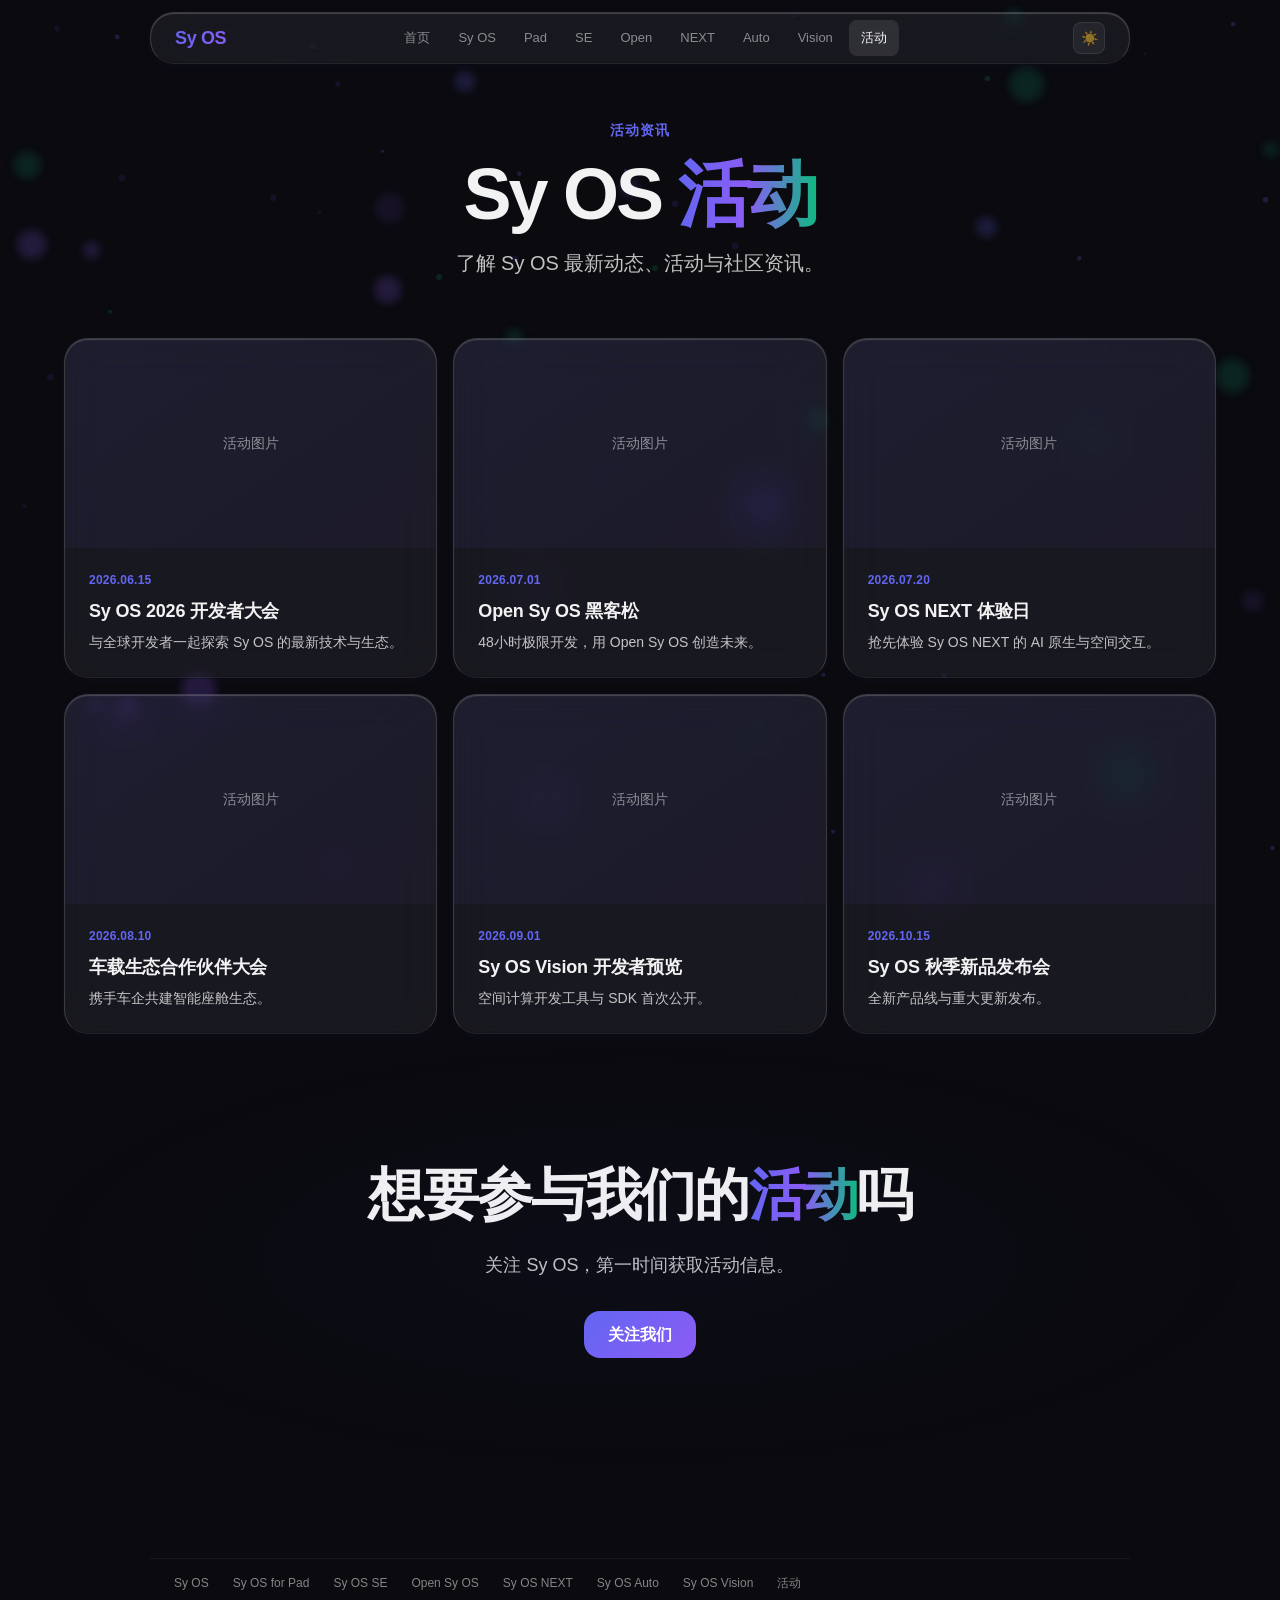
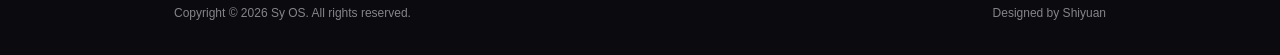
==== commit e527a1a2: "feat: 清空仓库所有代码 Co-authored-by: traeagent <traeagent@users.noreply.github.com>" ====
--- a/events.html
+++ b/events.html
@@ -1,93 +1,109 @@
 <!DOCTYPE html>
 <html lang="zh-CN">
 <head>
-    <meta charset="UTF-8">
-    <meta name="viewport" content="width=device-width, initial-scale=1.0">
-    <title>活动 - Sy OS</title>
-    <link rel="stylesheet" href="styles.css">
+  <meta charset="UTF-8">
+  <meta name="viewport" content="width=device-width, initial-scale=1.0">
+  <title>活动 — Sy OS</title>
+  <meta name="description" content="Sy OS 活动与资讯。">
+  <link rel="stylesheet" href="styles.css">
 </head>
 <body>
-    <nav class="navbar">
-        <div class="nav-container">
-            <a href="index.html" class="nav-logo">Sy OS</a>
-            <ul class="nav-links">
-                <li><a href="index.html">首页</a></li>
-                <li><a href="features.html">功能</a></li>
-                <li><a href="events.html" class="active">活动</a></li>
-                <li><a href="about.html">关于</a></li>
-            </ul>
-        </div>
-    </nav>
 
-    <section class="headline-section">
-        <p class="headline-eyebrow">活动资讯</p>
-        <h1 class="headline-title">Sy OS <span class="gradient">活动</span></h1>
-        <p class="headline-body">了解 Sy OS 最新动态、活动与社区资讯。</p>
-    </section>
+  <nav class="navbar liquid-glass">
+    <a href="index.html" class="nav-logo">Sy OS</a>
+    <div class="nav-links">
+      <a href="index.html">首页</a>
+      <a href="syos.html">Sy OS</a>
+      <a href="syos-pad.html">Pad</a>
+      <a href="syos-se.html">SE</a>
+      <a href="open-syos.html">Open</a>
+      <a href="syos-next.html">NEXT</a>
+      <a href="syos-auto.html">Auto</a>
+      <a href="syos-vision.html">Vision</a>
+      <a href="events.html" class="active">活动</a>
+    </div>
+    <button class="nav-theme-toggle" aria-label="切换主题">☀️</button>
+    <button class="nav-hamburger" aria-label="菜单"><span></span><span></span><span></span></button>
+  </nav>
+  <div class="nav-mobile liquid-glass">
+    <a href="index.html">首页</a><a href="syos.html">Sy OS</a><a href="syos-pad.html">Sy OS for Pad</a><a href="syos-se.html">Sy OS SE</a><a href="open-syos.html">Open Sy OS</a><a href="syos-next.html">Sy OS NEXT</a><a href="syos-auto.html">Sy OS Auto</a><a href="syos-vision.html">Sy OS Vision</a><a href="events.html" class="active">活动</a>
+  </div>
 
-    <section class="events-grid">
-        <div class="event-card reveal">
-            <div class="event-card-image">活动图片</div>
-            <div class="event-card-body">
-                <div class="event-card-date">2026.06.15</div>
-                <h3 class="event-card-title">Sy OS 2026 开发者大会</h3>
-                <p class="event-card-desc">与全球开发者一起探索 Sy OS 的最新技术与生态。</p>
-            </div>
-        </div>
-        <div class="event-card reveal">
-            <div class="event-card-image">活动图片</div>
-            <div class="event-card-body">
-                <div class="event-card-date">2026.07.01</div>
-                <h3 class="event-card-title">Open Sy OS 黑客松</h3>
-                <p class="event-card-desc">48小时极限开发，用 Open Sy OS 创造未来。</p>
-            </div>
-        </div>
-        <div class="event-card reveal">
-            <div class="event-card-image">活动图片</div>
-            <div class="event-card-body">
-                <div class="event-card-date">2026.07.20</div>
-                <h3 class="event-card-title">Sy OS NEXT 体验日</h3>
-                <p class="event-card-desc">抢先体验 Sy OS NEXT 的 AI 原生与空间交互。</p>
-            </div>
-        </div>
-        <div class="event-card reveal">
-            <div class="event-card-image">活动图片</div>
-            <div class="event-card-body">
-                <div class="event-card-date">2026.08.10</div>
-                <h3 class="event-card-title">车载生态合作伙伴大会</h3>
-                <p class="event-card-desc">携手车企共建智能座舱生态。</p>
-            </div>
-        </div>
-        <div class="event-card reveal">
-            <div class="event-card-image">活动图片</div>
-            <div class="event-card-body">
-                <div class="event-card-date">2026.09.01</div>
-                <h3 class="event-card-title">Sy OS Vision 开发者预览</h3>
-                <p class="event-card-desc">空间计算开发工具与 SDK 首次公开。</p>
-            </div>
-        </div>
-        <div class="event-card reveal">
-            <div class="event-card-image">活动图片</div>
-            <div class="event-card-body">
-                <div class="event-card-date">2026.10.15</div>
-                <h3 class="event-card-title">Sy OS 秋季新品发布会</h3>
-                <p class="event-card-desc">全新产品线与重大更新发布。</p>
-            </div>
-        </div>
-    </section>
+  <div class="headline-section reveal">
+    <p class="headline-eyebrow">活动资讯</p>
+    <h2 class="headline-title">Sy OS <span class="gradient">活动</span></h2>
+    <p class="headline-body">了解 Sy OS 最新动态、活动与社区资讯。</p>
+  </div>
 
-    <section class="cta-section">
-        <h2 class="cta-title">想要参与我们的<span class="gradient">活动</span>吗</h2>
-        <p class="cta-body">关注 Sy OS，第一时间获取活动信息。</p>
-        <a href="#" class="btn-primary">关注我们</a>
-    </section>
+  <div class="events-grid">
+    <div class="event-card liquid-glass reveal reveal-delay-1">
+      <div class="event-card-image">活动图片</div>
+      <div class="event-card-body">
+        <div class="event-card-date">2026.06.15</div>
+        <h3 class="event-card-title">Sy OS 2026 开发者大会</h3>
+        <p class="event-card-desc">与全球开发者一起探索 Sy OS 的最新技术与生态。</p>
+      </div>
+    </div>
+    <div class="event-card liquid-glass reveal reveal-delay-2">
+      <div class="event-card-image">活动图片</div>
+      <div class="event-card-body">
+        <div class="event-card-date">2026.07.01</div>
+        <h3 class="event-card-title">Open Sy OS 黑客松</h3>
+        <p class="event-card-desc">48小时极限开发，用 Open Sy OS 创造未来。</p>
+      </div>
+    </div>
+    <div class="event-card liquid-glass reveal reveal-delay-3">
+      <div class="event-card-image">活动图片</div>
+      <div class="event-card-body">
+        <div class="event-card-date">2026.07.20</div>
+        <h3 class="event-card-title">Sy OS NEXT 体验日</h3>
+        <p class="event-card-desc">抢先体验 Sy OS NEXT 的 AI 原生与空间交互。</p>
+      </div>
+    </div>
+    <div class="event-card liquid-glass reveal reveal-delay-4">
+      <div class="event-card-image">活动图片</div>
+      <div class="event-card-body">
+        <div class="event-card-date">2026.08.10</div>
+        <h3 class="event-card-title">车载生态合作伙伴大会</h3>
+        <p class="event-card-desc">携手车企共建智能座舱生态。</p>
+      </div>
+    </div>
+    <div class="event-card liquid-glass reveal reveal-delay-5">
+      <div class="event-card-image">活动图片</div>
+      <div class="event-card-body">
+        <div class="event-card-date">2026.09.01</div>
+        <h3 class="event-card-title">Sy OS Vision 开发者预览</h3>
+        <p class="event-card-desc">空间计算开发工具与 SDK 首次公开。</p>
+      </div>
+    </div>
+    <div class="event-card liquid-glass reveal reveal-delay-6">
+      <div class="event-card-image">活动图片</div>
+      <div class="event-card-body">
+        <div class="event-card-date">2026.10.15</div>
+        <h3 class="event-card-title">Sy OS 秋季新品发布会</h3>
+        <p class="event-card-desc">全新产品线与重大更新发布。</p>
+      </div>
+    </div>
+  </div>
 
-    <footer class="footer">
-        <div class="footer-container">
-            <p class="footer-copy">&copy; 2026 Sy OS. 保留所有权利。</p>
-        </div>
-    </footer>
+  <div class="cta-section">
+    <h2 class="cta-title">想要参与我们的<span class="gradient">活动</span>吗</h2>
+    <p class="cta-body">关注 Sy OS，第一时间获取活动信息。</p>
+    <div class="cta-buttons">
+      <a href="#" class="btn-primary">关注我们</a>
+    </div>
+  </div>
 
-    <script src="script.js"></script>
+  <footer class="footer">
+    <div class="footer-nav">
+      <a href="syos.html">Sy OS</a><a href="syos-pad.html">Sy OS for Pad</a><a href="syos-se.html">Sy OS SE</a><a href="open-syos.html">Open Sy OS</a><a href="syos-next.html">Sy OS NEXT</a><a href="syos-auto.html">Sy OS Auto</a><a href="syos-vision.html">Sy OS Vision</a><a href="events.html">活动</a>
+    </div>
+    <div class="footer-legal">
+      <span>Copyright &copy; 2026 Sy OS. All rights reserved.</span>
+      <span>Designed by Shiyuan</span>
+    </div>
+  </footer>
+
+  <script src="script.js"></script>
 </body>
 </html>
--- a/styles.css
+++ b/styles.css
@@ -1,26 +1,119 @@
 /* ============================================
-   Sy OS 官网 — Apple iOS 风格深色设计
-   设计语言：超大字体 / 全出血视觉 / 粘性滚动 / 渐变文字 / 极简留白
+   Sy OS 官网 — HarmonyOS 6 + iOS 26 融合设计系统
+   液态玻璃 / 鸿蒙粒子 / 和谐美学 / 深度材质
    ============================================ */
 
+/* --- @property 注册 CSS 变量 --- */
+@property --mouse-x { syntax: '<percentage>'; initial-value: 50%; inherits: false; }
+@property --mouse-y { syntax: '<percentage>'; initial-value: 50%; inherits: false; }
+@property --glass-glow-opacity { syntax: '<number>'; initial-value: 0; inherits: false; }
+
+/* --- 设计令牌 --- */
 :root {
-  --bg: #000000;
-  --bg-elevated: #1d1d1f;
-  --bg-card: #1c1c1e;
-  --bg-card-hover: #2c2c2e;
-  --text: #f5f5f7;
-  --text-secondary: #86868b;
-  --text-tertiary: #6e6e73;
-  --accent: #2997ff;
-  --accent-hover: #53b5ff;
-  --accent-purple: #bf5af2;
-  --accent-gradient: linear-gradient(90deg, #2997ff, #bf5af2, #ff375f);
-  --nav-h: 48px;
-  --font: -apple-system, 'SF Pro Display', 'SF Pro Text', 'Helvetica Neue', 'PingFang SC', sans-serif;
-  --ease: cubic-bezier(0.25, 0.1, 0.25, 1);
-  --ease-out: cubic-bezier(0, 0, 0.2, 1);
-}
-
+  /* 色彩系统 — 鸿蒙色 + 低饱和渐变 */
+  --bg-deep: #0A0A0F;
+  --bg-surface: #111118;
+  --bg-elevated: #1a1a24;
+  --theme-primary: #6366F1;
+  --theme-secondary: #8B5CF6;
+  --theme-accent: #10B981;
+  --theme-gradient: linear-gradient(135deg, #6366F1, #8B5CF6);
+  --theme-gradient-accent: linear-gradient(135deg, #10B981, #34D399);
+  --theme-gradient-full: linear-gradient(90deg, #6366F1, #8B5CF6, #10B981);
+
+  /* 文字层级 */
+  --text-primary: rgba(255, 255, 255, 0.95);
+  --text-body: rgba(255, 255, 255, 0.75);
+  --text-secondary: rgba(255, 255, 255, 0.5);
+  --text-disabled: rgba(255, 255, 255, 0.25);
+
+  /* 液态玻璃 */
+  --liquid-glass-bg: rgba(255, 255, 255, 0.06);
+  --liquid-glass-bg-hover: rgba(255, 255, 255, 0.1);
+  --liquid-glass-border: rgba(255, 255, 255, 0.15);
+  --liquid-glass-border-bottom: rgba(255, 255, 255, 0.05);
+  --liquid-glass-highlight: inset 0 1px 1px rgba(255, 255, 255, 0.2);
+  --liquid-glass-shadow: inset 0 -1px 1px rgba(0, 0, 0, 0.1);
+  --liquid-glass-blur: blur(20px) saturate(180%);
+  --liquid-glass-blur-mobile: blur(12px) saturate(150%);
+
+  /* 毛玻璃变体 */
+  --frosted-bg: linear-gradient(135deg, rgba(255, 255, 255, 0.1), rgba(255, 255, 255, 0.05));
+  --frosted-blur: blur(12px) brightness(1.05);
+
+  /* 圆角体系 — 六级 */
+  --radius-xs: 2px;
+  --radius-sm: 4px;
+  --radius-md: 8px;
+  --radius-lg: 16px;
+  --radius-xl: 24px;
+  --radius-2xl: 32px;
+
+  /* 间距系统 — 4px 基础 */
+  --space-1: 4px;
+  --space-2: 8px;
+  --space-3: 12px;
+  --space-4: 16px;
+  --space-6: 24px;
+  --space-8: 32px;
+  --space-12: 48px;
+  --space-16: 64px;
+
+  /* 动效时间 */
+  --transition-fast: 150ms;
+  --transition-base: 300ms;
+  --transition-slow: 500ms;
+
+  /* 动效曲线 — Apple 标准 */
+  --ease-in: cubic-bezier(0.32, 0.72, 0, 1);
+  --ease-standard: cubic-bezier(0.4, 0.0, 0.2, 1);
+  --ease-out: cubic-bezier(0.4, 0.14, 0.3, 1);
+
+  /* 深度阴影 — Color Bloom */
+  --shadow-sm: 0 2px 8px rgba(99, 102, 241, 0.06), 0 1px 2px rgba(0, 0, 0, 0.3);
+  --shadow-md: 0 8px 24px rgba(99, 102, 241, 0.08), 0 2px 8px rgba(0, 0, 0, 0.4);
+  --shadow-lg: 0 16px 48px rgba(99, 102, 241, 0.1), 0 4px 16px rgba(0, 0, 0, 0.5);
+  --shadow-xl: 0 24px 64px rgba(99, 102, 241, 0.12), 0 8px 24px rgba(0, 0, 0, 0.6);
+
+  /* Z-Index 层级 */
+  --z-particles: 0;
+  --z-content: 10;
+  --z-glass: 20;
+  --z-overlay: 30;
+  --z-nav: 40;
+
+  /* 字体 */
+  --font-cn: 'HarmonyOS Sans', 'PingFang SC', -apple-system, 'SF Pro Display', sans-serif;
+  --font-en: 'SF Pro Display', 'Inter', -apple-system, sans-serif;
+  --font: var(--font-cn);
+
+  /* 导航高度 */
+  --nav-h: 52px;
+}
+
+/* --- 浅色主题 --- */
+[data-theme="light"] {
+  --bg-deep: #F5F5F7;
+  --bg-surface: #EFEFF2;
+  --bg-elevated: #E8E8ED;
+  --text-primary: rgba(0, 0, 0, 0.9);
+  --text-body: rgba(0, 0, 0, 0.7);
+  --text-secondary: rgba(0, 0, 0, 0.45);
+  --text-disabled: rgba(0, 0, 0, 0.25);
+  --liquid-glass-bg: rgba(255, 255, 255, 0.6);
+  --liquid-glass-bg-hover: rgba(255, 255, 255, 0.75);
+  --liquid-glass-border: rgba(255, 255, 255, 0.5);
+  --liquid-glass-border-bottom: rgba(255, 255, 255, 0.2);
+  --liquid-glass-highlight: inset 0 1px 1px rgba(255, 255, 255, 0.8);
+  --liquid-glass-shadow: inset 0 -1px 1px rgba(0, 0, 0, 0.05);
+  --frosted-bg: linear-gradient(135deg, rgba(255, 255, 255, 0.7), rgba(255, 255, 255, 0.5));
+  --shadow-sm: 0 2px 8px rgba(99, 102, 241, 0.08), 0 1px 2px rgba(0, 0, 0, 0.06);
+  --shadow-md: 0 8px 24px rgba(99, 102, 241, 0.1), 0 2px 8px rgba(0, 0, 0, 0.08);
+  --shadow-lg: 0 16px 48px rgba(99, 102, 241, 0.12), 0 4px 16px rgba(0, 0, 0, 0.1);
+  --shadow-xl: 0 24px 64px rgba(99, 102, 241, 0.14), 0 8px 24px rgba(0, 0, 0, 0.12);
+}
+
+/* --- Reset --- */
 *, *::before, *::after { margin: 0; padding: 0; box-sizing: border-box; }
 
 html {
@@ -31,114 +124,223 @@
 
 body {
   font-family: var(--font);
-  background: var(--bg);
-  color: var(--text);
+  background: var(--bg-deep);
+  color: var(--text-primary);
   line-height: 1.47;
   overflow-x: hidden;
-}
-
-a { color: var(--accent); text-decoration: none; }
+  min-height: 100vh;
+  position: relative;
+}
+
+a { color: var(--theme-primary); text-decoration: none; transition: color var(--transition-fast) var(--ease-standard); }
 a:hover { text-decoration: underline; }
 img { max-width: 100%; display: block; }
 ul, ol { list-style: none; }
 
-/* ========== 导航栏 — Apple 风格极简 ========== */
+/* --- 减少动效无障碍 --- */
+@media (prefers-reduced-motion: reduce) {
+  *, *::before, *::after {
+    animation-duration: 0.01ms !important;
+    animation-iteration-count: 1 !important;
+    transition-duration: 150ms !important;
+  }
+  #particles-canvas { display: none; }
+}
+
+/* ========== 液态玻璃工具类 ========== */
+.liquid-glass {
+  background: var(--liquid-glass-bg);
+  backdrop-filter: var(--liquid-glass-blur);
+  -webkit-backdrop-filter: var(--liquid-glass-blur);
+  border: 1px solid var(--liquid-glass-border);
+  border-bottom-color: var(--liquid-glass-border-bottom);
+  box-shadow: var(--liquid-glass-highlight), var(--liquid-glass-shadow), var(--shadow-sm);
+  position: relative;
+  overflow: hidden;
+}
+
+.liquid-glass::before {
+  content: '';
+  position: absolute;
+  inset: 0;
+  background: radial-gradient(
+    600px circle at var(--mouse-x) var(--mouse-y),
+    rgba(99, 102, 241, 0.08),
+    transparent 40%
+  );
+  pointer-events: none;
+  opacity: var(--glass-glow-opacity);
+  transition: opacity var(--transition-base) var(--ease-standard);
+  z-index: 1;
+}
+
+.liquid-glass:hover {
+  --glass-glow-opacity: 1;
+  background: var(--liquid-glass-bg-hover);
+}
+
+.frosted {
+  background: var(--frosted-bg);
+  backdrop-filter: var(--frosted-blur);
+  -webkit-backdrop-filter: var(--frosted-blur);
+  border-top: 1px solid rgba(255, 255, 255, 0.1);
+}
+
+/* ========== 粒子画布 ========== */
+#particles-canvas {
+  position: fixed;
+  inset: 0;
+  z-index: var(--z-particles);
+  pointer-events: none;
+}
+
+/* ========== 导航栏 — 液态玻璃 ========== */
 .navbar {
   position: fixed;
-  top: 0;
-  left: 0;
-  right: 0;
-  z-index: 9999;
+  top: 12px;
+  left: 50%;
+  transform: translateX(-50%);
+  z-index: var(--z-nav);
+  width: calc(100% - 48px);
+  max-width: 980px;
   height: var(--nav-h);
-  background: rgba(0, 0, 0, 0.8);
-  backdrop-filter: saturate(180%) blur(20px);
-  -webkit-backdrop-filter: saturate(180%) blur(20px);
-  border-bottom: 0.5px solid rgba(255, 255, 255, 0.08);
+  border-radius: var(--radius-xl);
+  padding: 0 var(--space-6);
   display: flex;
   align-items: center;
   justify-content: space-between;
-  padding: 0 max(24px, env(safe-area-inset-left));
-  transition: background 0.3s var(--ease);
+  transition: all var(--transition-base) var(--ease-standard);
+  will-change: transform, opacity;
 }
 
 .nav-logo {
-  font-size: 1.0625rem;
-  font-weight: 600;
-  color: var(--text);
-  letter-spacing: -0.01em;
+  font-family: var(--font-en);
+  font-size: 1.125rem;
+  font-weight: 700;
+  background: var(--theme-gradient);
+  -webkit-background-clip: text;
+  -webkit-text-fill-color: transparent;
+  background-clip: text;
+  letter-spacing: -0.02em;
   text-decoration: none;
+  flex-shrink: 0;
+  z-index: 2;
 }
 
 .nav-links {
   display: flex;
   align-items: center;
-  gap: 28px;
+  gap: var(--space-1);
+  z-index: 2;
 }
 
 .nav-links a {
-  font-size: 0.75rem;
-  font-weight: 400;
+  font-family: var(--font-en);
+  font-size: 0.8125rem;
+  font-weight: 500;
   color: var(--text-secondary);
+  padding: var(--space-2) var(--space-3);
+  border-radius: var(--radius-md);
+  transition: all var(--transition-fast) var(--ease-standard);
   text-decoration: none;
-  transition: color 0.2s;
-  letter-spacing: 0;
-}
-
-.nav-links a:hover { color: var(--text); text-decoration: none; }
-.nav-links a.active { color: var(--text); }
-
+  white-space: nowrap;
+  position: relative;
+}
+
+.nav-links a:hover {
+  color: var(--text-primary);
+  background: rgba(255, 255, 255, 0.06);
+  text-decoration: none;
+}
+
+.nav-links a.active {
+  color: var(--text-primary);
+  background: rgba(255, 255, 255, 0.1);
+}
+
+/* 主题切换按钮 */
+.nav-theme-toggle {
+  width: 32px;
+  height: 32px;
+  border-radius: var(--radius-md);
+  background: rgba(255, 255, 255, 0.06);
+  border: 1px solid rgba(255, 255, 255, 0.08);
+  color: var(--text-secondary);
+  cursor: pointer;
+  display: flex;
+  align-items: center;
+  justify-content: center;
+  font-size: 0.875rem;
+  transition: all var(--transition-fast) var(--ease-standard);
+  z-index: 2;
+  flex-shrink: 0;
+  margin-left: var(--space-2);
+}
+
+.nav-theme-toggle:hover {
+  background: rgba(255, 255, 255, 0.1);
+  color: var(--text-primary);
+}
+
+/* 汉堡菜单 */
 .nav-hamburger {
   display: none;
   flex-direction: column;
   gap: 5px;
   cursor: pointer;
-  padding: 8px;
+  padding: var(--space-2);
   border: none;
   background: none;
+  z-index: 2;
 }
 
 .nav-hamburger span {
   width: 18px;
   height: 1.5px;
-  background: var(--text);
+  background: var(--text-primary);
   border-radius: 1px;
-  transition: 0.3s var(--ease);
+  transition: all var(--transition-base) var(--ease-standard);
 }
 
 .nav-hamburger.open span:nth-child(1) { transform: rotate(45deg) translate(4.5px, 4.5px); }
 .nav-hamburger.open span:nth-child(2) { opacity: 0; }
 .nav-hamburger.open span:nth-child(3) { transform: rotate(-45deg) translate(4.5px, -4.5px); }
 
+/* 移动端菜单 */
 .nav-mobile {
   display: none;
   position: fixed;
-  top: var(--nav-h);
-  left: 0;
-  right: 0;
-  bottom: 0;
-  background: rgba(0, 0, 0, 0.95);
-  backdrop-filter: blur(20px);
-  -webkit-backdrop-filter: blur(20px);
-  z-index: 9998;
-  padding: 32px 24px;
+  top: calc(var(--nav-h) + 24px);
+  left: 24px;
+  right: 24px;
+  z-index: var(--z-overlay);
+  border-radius: var(--radius-xl);
+  padding: var(--space-4);
   flex-direction: column;
-  gap: 0;
+  gap: var(--space-1);
 }
 
 .nav-mobile.open { display: flex; }
 
 .nav-mobile a {
-  font-size: 1.125rem;
-  font-weight: 600;
-  color: var(--text);
-  padding: 12px 0;
-  border-bottom: 0.5px solid rgba(255, 255, 255, 0.08);
+  font-family: var(--font);
+  font-size: 1rem;
+  font-weight: 500;
+  color: var(--text-body);
+  padding: var(--space-3) var(--space-4);
+  border-radius: var(--radius-lg);
+  transition: all var(--transition-fast) var(--ease-standard);
   text-decoration: none;
 }
 
-.nav-mobile a.active { color: var(--accent); }
-
-/* ========== Hero — Apple 超大标题 ========== */
+.nav-mobile a:hover,
+.nav-mobile a.active {
+  color: var(--text-primary);
+  background: rgba(255, 255, 255, 0.06);
+  text-decoration: none;
+}
+
+/* ========== Hero — 超大标题 ========== */
 .hero {
   min-height: 100vh;
   display: flex;
@@ -146,78 +348,78 @@
   align-items: center;
   justify-content: center;
   text-align: center;
-  padding: 120px 24px 80px;
-  position: relative;
-  overflow: hidden;
+  padding: 120px var(--space-6) 80px;
+  position: relative;
+  z-index: var(--z-content);
 }
 
 .hero-eyebrow {
-  font-size: 1.0625rem;
+  font-size: 1rem;
   font-weight: 600;
   color: var(--text-secondary);
-  margin-bottom: 12px;
+  margin-bottom: var(--space-3);
   letter-spacing: -0.01em;
 }
 
 .hero-title {
+  font-family: var(--font-en);
   font-size: clamp(3.5rem, 10vw, 7rem);
   font-weight: 700;
   line-height: 1.05;
   letter-spacing: -0.04em;
-  margin-bottom: 20px;
+  margin-bottom: var(--space-4);
 }
 
 .hero-title .gradient {
-  background: var(--accent-gradient);
+  background: var(--theme-gradient-full);
   -webkit-background-clip: text;
   -webkit-text-fill-color: transparent;
   background-clip: text;
 }
 
 .hero-subtitle {
-  font-size: clamp(1.25rem, 3vw, 1.75rem);
-  font-weight: 600;
-  color: var(--text-secondary);
-  max-width: 680px;
-  line-height: 1.35;
-  margin-bottom: 32px;
+  font-size: clamp(1.125rem, 2.5vw, 1.5rem);
+  font-weight: 500;
+  color: var(--text-body);
+  max-width: 640px;
+  line-height: 1.5;
+  margin-bottom: var(--space-8);
   letter-spacing: -0.01em;
 }
 
 .hero-cta {
   display: flex;
-  gap: 20px;
+  gap: var(--space-4);
   align-items: center;
   flex-wrap: wrap;
   justify-content: center;
 }
 
 .hero-visual {
-  margin-top: 64px;
-  width: min(90vw, 980px);
+  margin-top: var(--space-12);
+  width: min(88vw, 940px);
   aspect-ratio: 16/10;
-  border-radius: 20px;
-  background: linear-gradient(145deg, #1a1a2e 0%, #0d0d1a 50%, #1a0a2e 100%);
+  border-radius: var(--radius-xl);
+  background: linear-gradient(145deg, rgba(99, 102, 241, 0.08), rgba(139, 92, 242, 0.04), rgba(16, 185, 129, 0.03));
   position: relative;
   overflow: hidden;
-  box-shadow: 0 40px 80px rgba(0, 0, 0, 0.6), 0 0 0 0.5px rgba(255, 255, 255, 0.05);
+  box-shadow: var(--shadow-xl);
+  will-change: transform;
 }
 
 .hero-visual::before {
   content: '';
   position: absolute;
-  top: -50%;
-  left: -50%;
-  width: 200%;
-  height: 200%;
-  background: radial-gradient(circle at 30% 40%, rgba(41, 151, 255, 0.15) 0%, transparent 50%),
-              radial-gradient(circle at 70% 60%, rgba(191, 90, 242, 0.1) 0%, transparent 50%);
+  inset: 0;
+  background: radial-gradient(circle at 30% 40%, rgba(99, 102, 241, 0.12) 0%, transparent 50%),
+              radial-gradient(circle at 70% 60%, rgba(139, 92, 242, 0.08) 0%, transparent 50%),
+              radial-gradient(circle at 50% 80%, rgba(16, 185, 129, 0.06) 0%, transparent 50%);
   animation: ambientShift 20s ease-in-out infinite alternate;
 }
 
 @keyframes ambientShift {
-  0% { transform: translate(0, 0); }
-  100% { transform: translate(-3%, 2%); }
+  0% { transform: translate(0, 0) scale(1); }
+  100% { transform: translate(-2%, 1%) scale(1.02); }
 }
 
 .hero-visual-label {
@@ -226,266 +428,243 @@
   display: flex;
   align-items: center;
   justify-content: center;
+  font-family: var(--font-en);
   font-size: 1.5rem;
   font-weight: 600;
-  color: rgba(255, 255, 255, 0.15);
+  color: var(--text-disabled);
   letter-spacing: 0.05em;
 }
 
-/* ========== 链接按钮 — Apple 蓝色链接风格 ========== */
-.link-arrow {
-  display: inline-flex;
-  align-items: center;
-  gap: 6px;
-  font-size: 1.25rem;
-  font-weight: 600;
-  color: var(--accent);
-  text-decoration: none;
-  transition: 0.2s;
-}
-
-.link-arrow:hover { color: var(--accent-hover); text-decoration: none; }
-.link-arrow .arrow { font-size: 1rem; transition: transform 0.2s; }
-.link-arrow:hover .arrow { transform: translateX(3px); }
-
+/* ========== 按钮 ========== */
 .btn-primary {
   display: inline-flex;
   align-items: center;
-  gap: 8px;
-  font-size: 1.0625rem;
+  gap: var(--space-2);
+  font-family: var(--font);
+  font-size: 1rem;
   font-weight: 600;
-  padding: 14px 28px;
-  border-radius: 980px;
-  background: var(--accent);
+  padding: 12px 24px;
+  border-radius: var(--radius-lg);
+  background: var(--theme-gradient);
   color: #fff;
   border: none;
   cursor: pointer;
   text-decoration: none;
-  transition: 0.2s;
-}
-
-.btn-primary:hover { background: var(--accent-hover); text-decoration: none; color: #fff; }
+  transition: all var(--transition-fast) var(--ease-standard);
+  position: relative;
+  overflow: hidden;
+  -webkit-tap-highlight-color: transparent;
+}
+
+.btn-primary:hover {
+  filter: brightness(1.1);
+  box-shadow: 0 4px 16px rgba(99, 102, 241, 0.3);
+  text-decoration: none;
+  color: #fff;
+  transform: translateY(-1px);
+}
+
+.btn-primary:active {
+  transform: scale(0.96);
+  transition-duration: 100ms;
+}
 
 .btn-secondary {
   display: inline-flex;
   align-items: center;
-  gap: 8px;
-  font-size: 1.0625rem;
+  gap: var(--space-2);
+  font-family: var(--font);
+  font-size: 1rem;
   font-weight: 600;
-  padding: 14px 28px;
-  border-radius: 980px;
-  background: transparent;
-  color: var(--accent);
-  border: none;
+  padding: 12px 24px;
+  border-radius: var(--radius-lg);
+  background: var(--liquid-glass-bg);
+  color: var(--theme-primary);
+  border: 1px solid var(--liquid-glass-border);
   cursor: pointer;
   text-decoration: none;
-  transition: 0.2s;
-}
-
-.btn-secondary:hover { text-decoration: underline; }
-
-/* ========== 粘性滚动段落 — Apple 特色 ========== */
-.sticky-section {
-  position: sticky;
-  top: 0;
-  height: 100vh;
-  display: flex;
-  flex-direction: column;
-  align-items: center;
-  justify-content: center;
+  transition: all var(--transition-fast) var(--ease-standard);
+  -webkit-tap-highlight-color: transparent;
+}
+
+.btn-secondary:hover {
+  background: var(--liquid-glass-bg-hover);
+  text-decoration: none;
+  transform: translateY(-1px);
+}
+
+.btn-secondary:active {
+  transform: scale(0.96);
+  transition-duration: 100ms;
+}
+
+/* ========== 大标题段落 ========== */
+.headline-section {
+  padding: 120px var(--space-6) 60px;
   text-align: center;
-  overflow: hidden;
-}
-
-.sticky-section-title {
-  font-size: clamp(2.5rem, 7vw, 5rem);
+  position: relative;
+  z-index: var(--z-content);
+}
+
+.headline-eyebrow {
+  font-size: 0.875rem;
+  font-weight: 600;
+  text-transform: uppercase;
+  letter-spacing: 0.08em;
+  color: var(--theme-primary);
+  margin-bottom: var(--space-4);
+}
+
+.headline-title {
+  font-family: var(--font-en);
+  font-size: clamp(2.5rem, 7vw, 4.5rem);
   font-weight: 700;
   letter-spacing: -0.04em;
   line-height: 1.05;
-  margin-bottom: 16px;
-}
-
-.sticky-section-title .gradient {
-  background: var(--accent-gradient);
+  margin-bottom: var(--space-4);
+}
+
+.headline-title .gradient {
+  background: var(--theme-gradient-full);
   -webkit-background-clip: text;
   -webkit-text-fill-color: transparent;
   background-clip: text;
 }
 
-.sticky-section-sub {
-  font-size: clamp(1.125rem, 2.5vw, 1.5rem);
-  color: var(--text-secondary);
-  font-weight: 600;
-  max-width: 600px;
-  line-height: 1.35;
-  letter-spacing: -0.01em;
-}
-
-/* ========== 全出血区块 ========== */
-.full-bleed {
-  width: 100%;
-  padding: 120px 24px;
-  text-align: center;
-}
-
-.full-bleed-inner {
-  max-width: 980px;
-  margin: 0 auto;
-}
-
-/* ========== 产品矩阵 — Apple 卡片风格 ========== */
-.product-grid {
-  display: grid;
-  grid-template-columns: repeat(auto-fill, minmax(320px, 1fr));
-  gap: 16px;
-  max-width: 1200px;
-  margin: 0 auto;
-  padding: 0 24px;
-}
-
-.product-card {
-  background: var(--bg-card);
-  border-radius: 24px;
-  padding: 48px 40px;
-  text-align: left;
-  display: flex;
-  flex-direction: column;
-  justify-content: flex-end;
-  min-height: 360px;
-  position: relative;
-  overflow: hidden;
-  text-decoration: none;
-  color: var(--text);
-  transition: transform 0.4s var(--ease), background 0.3s;
-}
-
-.product-card:hover {
-  transform: scale(1.02);
-  background: var(--bg-card-hover);
-  text-decoration: none;
-}
-
-.product-card::before {
-  content: '';
-  position: absolute;
-  top: 0;
-  left: 0;
-  right: 0;
-  bottom: 0;
-  opacity: 0.06;
-  pointer-events: none;
-}
-
-.product-card-icon {
-  font-size: 3rem;
-  margin-bottom: 24px;
-}
-
-.product-card-name {
-  font-size: 1.75rem;
-  font-weight: 700;
-  letter-spacing: -0.02em;
-  margin-bottom: 8px;
-}
-
-.product-card-tagline {
-  font-size: 1rem;
-  color: var(--text-secondary);
-  line-height: 1.45;
-  margin-bottom: 20px;
-}
-
-.product-card-link {
-  font-size: 0.9375rem;
-  font-weight: 600;
-  color: var(--accent);
-  display: inline-flex;
-  align-items: center;
-  gap: 4px;
-}
-
-.product-card-link .arrow { transition: transform 0.2s; }
-.product-card:hover .product-card-link .arrow { transform: translateX(3px); }
-
-/* ========== 大标题段落 — Apple 特色 ========== */
-.headline-section {
-  padding: 140px 24px;
-  text-align: center;
-  position: relative;
-}
-
-.headline-eyebrow {
-  font-size: 0.9375rem;
-  font-weight: 600;
-  text-transform: uppercase;
-  letter-spacing: 0.06em;
-  color: var(--accent);
-  margin-bottom: 16px;
-}
-
-.headline-title {
-  font-size: clamp(2.75rem, 7vw, 4.5rem);
-  font-weight: 700;
-  letter-spacing: -0.04em;
-  line-height: 1.05;
-  margin-bottom: 20px;
-}
-
-.headline-title .gradient {
-  background: var(--accent-gradient);
-  -webkit-background-clip: text;
-  -webkit-text-fill-color: transparent;
-  background-clip: text;
-}
-
 .headline-body {
-  font-size: clamp(1.125rem, 2vw, 1.375rem);
-  color: var(--text-secondary);
-  max-width: 680px;
+  font-size: clamp(1.0625rem, 2vw, 1.25rem);
+  color: var(--text-body);
+  max-width: 640px;
   margin: 0 auto;
   line-height: 1.5;
   font-weight: 500;
 }
 
-/* ========== 功能卡片 — Apple 网格 ========== */
+/* ========== 产品矩阵 — 液态玻璃卡片 ========== */
+.product-grid {
+  display: grid;
+  grid-template-columns: repeat(auto-fill, minmax(300px, 1fr));
+  gap: var(--space-4);
+  max-width: 1200px;
+  margin: 0 auto;
+  padding: 0 var(--space-6);
+  position: relative;
+  z-index: var(--z-glass);
+}
+
+.product-card {
+  border-radius: var(--radius-xl);
+  padding: var(--space-8) var(--space-6);
+  text-align: left;
+  display: flex;
+  flex-direction: column;
+  justify-content: flex-end;
+  min-height: 340px;
+  position: relative;
+  overflow: hidden;
+  text-decoration: none;
+  color: var(--text-primary);
+  transition: all var(--transition-base) var(--ease-standard);
+  cursor: pointer;
+  -webkit-tap-highlight-color: transparent;
+}
+
+.product-card:hover {
+  transform: translateY(-4px);
+  box-shadow: var(--liquid-glass-highlight), var(--liquid-glass-shadow), var(--shadow-md);
+  text-decoration: none;
+  color: var(--text-primary);
+}
+
+.product-card:active {
+  transform: scale(0.98);
+  transition-duration: 100ms;
+}
+
+.product-card-icon {
+  font-size: 2.5rem;
+  margin-bottom: var(--space-6);
+}
+
+.product-card-name {
+  font-family: var(--font-en);
+  font-size: 1.5rem;
+  font-weight: 700;
+  letter-spacing: -0.02em;
+  margin-bottom: var(--space-2);
+}
+
+.product-card-tagline {
+  font-size: 0.9375rem;
+  color: var(--text-body);
+  line-height: 1.5;
+  margin-bottom: var(--space-4);
+}
+
+.product-card-link {
+  font-size: 0.875rem;
+  font-weight: 600;
+  color: var(--theme-primary);
+  display: inline-flex;
+  align-items: center;
+  gap: var(--space-1);
+}
+
+.product-card-link .arrow {
+  transition: transform var(--transition-fast) var(--ease-standard);
+}
+
+.product-card:hover .product-card-link .arrow {
+  transform: translateX(3px);
+}
+
+/* ========== 功能卡片 — 液态玻璃 ========== */
 .feature-grid {
   display: grid;
   grid-template-columns: repeat(2, 1fr);
-  gap: 16px;
+  gap: var(--space-4);
   max-width: 1200px;
   margin: 0 auto;
-  padding: 0 24px;
+  padding: 0 var(--space-6);
+  position: relative;
+  z-index: var(--z-glass);
 }
 
 .feature-card {
-  background: var(--bg-card);
-  border-radius: 24px;
-  padding: 48px 40px;
-  min-height: 400px;
+  border-radius: var(--radius-xl);
+  padding: var(--space-8) var(--space-6);
+  min-height: 360px;
   display: flex;
   flex-direction: column;
   justify-content: flex-end;
   position: relative;
   overflow: hidden;
+  transition: all var(--transition-base) var(--ease-standard);
+}
+
+.feature-card:hover {
+  transform: translateY(-4px);
+  box-shadow: var(--liquid-glass-highlight), var(--liquid-glass-shadow), var(--shadow-md);
 }
 
 .feature-card-icon {
-  font-size: 2.5rem;
-  margin-bottom: 20px;
+  font-size: 2.25rem;
+  margin-bottom: var(--space-4);
 }
 
 .feature-card-title {
-  font-size: 1.5rem;
+  font-family: var(--font-en);
+  font-size: 1.375rem;
   font-weight: 700;
   letter-spacing: -0.02em;
-  margin-bottom: 8px;
+  margin-bottom: var(--space-2);
 }
 
 .feature-card-desc {
-  font-size: 1rem;
-  color: var(--text-secondary);
-  line-height: 1.45;
-  max-width: 360px;
+  font-size: 0.9375rem;
+  color: var(--text-body);
+  line-height: 1.5;
+  max-width: 340px;
 }
 
 /* ========== 产品页 Hero ========== */
@@ -496,69 +675,70 @@
   align-items: center;
   justify-content: center;
   text-align: center;
-  padding: 120px 24px 80px;
-  position: relative;
+  padding: 120px var(--space-6) 80px;
+  position: relative;
+  z-index: var(--z-content);
   overflow: hidden;
 }
 
 .product-hero-eyebrow {
-  font-size: 1.0625rem;
+  font-size: 1rem;
   font-weight: 600;
   color: var(--text-secondary);
-  margin-bottom: 12px;
+  margin-bottom: var(--space-3);
 }
 
 .product-hero-title {
+  font-family: var(--font-en);
   font-size: clamp(3.5rem, 10vw, 6.5rem);
   font-weight: 700;
   line-height: 1.05;
   letter-spacing: -0.04em;
-  margin-bottom: 20px;
+  margin-bottom: var(--space-4);
 }
 
 .product-hero-title .gradient {
-  background: var(--accent-gradient);
+  background: var(--theme-gradient-full);
   -webkit-background-clip: text;
   -webkit-text-fill-color: transparent;
   background-clip: text;
 }
 
 .product-hero-tagline {
-  font-size: clamp(1.25rem, 3vw, 1.75rem);
-  color: var(--text-secondary);
-  font-weight: 600;
-  max-width: 640px;
-  line-height: 1.35;
-  margin-bottom: 36px;
-  letter-spacing: -0.01em;
+  font-size: clamp(1.125rem, 2.5vw, 1.5rem);
+  color: var(--text-body);
+  font-weight: 500;
+  max-width: 600px;
+  line-height: 1.5;
+  margin-bottom: var(--space-8);
 }
 
 .product-hero-cta {
   display: flex;
-  gap: 20px;
+  gap: var(--space-4);
   align-items: center;
   flex-wrap: wrap;
   justify-content: center;
 }
 
-/* 产品页大视觉 */
 .product-hero-visual {
-  margin-top: 64px;
-  width: min(85vw, 840px);
+  margin-top: var(--space-12);
+  width: min(85vw, 800px);
   aspect-ratio: 16/10;
-  border-radius: 20px;
-  background: linear-gradient(145deg, #1a1a2e 0%, #0d0d1a 50%, #1a0a2e 100%);
+  border-radius: var(--radius-xl);
+  background: linear-gradient(145deg, rgba(99, 102, 241, 0.08), rgba(139, 92, 242, 0.04), rgba(16, 185, 129, 0.03));
   position: relative;
   overflow: hidden;
-  box-shadow: 0 40px 80px rgba(0, 0, 0, 0.6), 0 0 0 0.5px rgba(255, 255, 255, 0.05);
+  box-shadow: var(--shadow-xl);
+  will-change: transform;
 }
 
 .product-hero-visual::before {
   content: '';
   position: absolute;
   inset: 0;
-  background: radial-gradient(circle at 40% 30%, rgba(41, 151, 255, 0.12) 0%, transparent 50%),
-              radial-gradient(circle at 60% 70%, rgba(191, 90, 242, 0.08) 0%, transparent 50%);
+  background: radial-gradient(circle at 40% 30%, rgba(99, 102, 241, 0.1) 0%, transparent 50%),
+              radial-gradient(circle at 60% 70%, rgba(139, 92, 242, 0.06) 0%, transparent 50%);
 }
 
 .product-hero-visual-label {
@@ -567,29 +747,31 @@
   display: flex;
   align-items: center;
   justify-content: center;
+  font-family: var(--font-en);
   font-size: 1.25rem;
   font-weight: 600;
-  color: rgba(255, 255, 255, 0.12);
+  color: var(--text-disabled);
   letter-spacing: 0.05em;
 }
 
-/* ========== 展示段落 — 大图文交替 ========== */
+/* ========== 展示段落 ========== */
 .showcase-section {
-  padding: 80px 24px;
+  padding: var(--space-12) var(--space-6);
+  position: relative;
+  z-index: var(--z-content);
 }
 
 .showcase-row {
   max-width: 1200px;
-  margin: 0 auto 16px;
+  margin: 0 auto var(--space-4);
   display: grid;
   grid-template-columns: 1fr 1fr;
-  gap: 16px;
+  gap: var(--space-4);
   align-items: stretch;
 }
 
 .showcase-visual {
-  background: var(--bg-card);
-  border-radius: 24px;
+  border-radius: var(--radius-xl);
   aspect-ratio: 4/3;
   display: flex;
   align-items: center;
@@ -602,60 +784,60 @@
   content: '';
   position: absolute;
   inset: 0;
-  background: radial-gradient(circle at 50% 50%, rgba(41, 151, 255, 0.06) 0%, transparent 60%);
+  background: radial-gradient(circle at 50% 50%, rgba(99, 102, 241, 0.06) 0%, transparent 60%);
 }
 
 .showcase-visual-label {
-  font-size: 4rem;
-  opacity: 0.15;
+  font-size: 3.5rem;
+  opacity: 0.12;
 }
 
 .showcase-text {
-  background: var(--bg-card);
-  border-radius: 24px;
-  padding: 56px 48px;
+  border-radius: var(--radius-xl);
+  padding: var(--space-12) var(--space-8);
   display: flex;
   flex-direction: column;
   justify-content: center;
 }
 
 .showcase-text-eyebrow {
-  font-size: 0.8125rem;
+  font-size: 0.75rem;
   font-weight: 600;
   text-transform: uppercase;
   letter-spacing: 0.08em;
-  color: var(--accent);
-  margin-bottom: 16px;
+  color: var(--theme-primary);
+  margin-bottom: var(--space-4);
 }
 
 .showcase-text-title {
-  font-size: clamp(1.75rem, 3vw, 2.5rem);
+  font-family: var(--font-en);
+  font-size: clamp(1.5rem, 3vw, 2.25rem);
   font-weight: 700;
   letter-spacing: -0.03em;
   line-height: 1.1;
-  margin-bottom: 16px;
+  margin-bottom: var(--space-4);
 }
 
 .showcase-text-body {
-  font-size: 1.0625rem;
-  color: var(--text-secondary);
+  font-size: 1rem;
+  color: var(--text-body);
   line-height: 1.5;
   font-weight: 500;
 }
 
 .showcase-text-list {
-  margin-top: 20px;
+  margin-top: var(--space-4);
   display: flex;
   flex-direction: column;
-  gap: 8px;
+  gap: var(--space-2);
 }
 
 .showcase-text-list li {
-  font-size: 1rem;
-  color: var(--text-secondary);
-  display: flex;
-  align-items: center;
-  gap: 10px;
+  font-size: 0.9375rem;
+  color: var(--text-body);
+  display: flex;
+  align-items: center;
+  gap: var(--space-3);
   font-weight: 500;
 }
 
@@ -664,86 +846,97 @@
   width: 6px;
   height: 6px;
   border-radius: 50%;
-  background: var(--accent);
+  background: var(--theme-gradient);
   flex-shrink: 0;
 }
 
 /* ========== 系统要求 ========== */
 .specs-section {
-  padding: 80px 24px;
+  padding: var(--space-12) var(--space-6);
+  position: relative;
+  z-index: var(--z-content);
 }
 
 .specs-inner {
   max-width: 980px;
   margin: 0 auto;
-  background: var(--bg-card);
-  border-radius: 24px;
-  padding: 56px 48px;
+  border-radius: var(--radius-xl);
+  padding: var(--space-12) var(--space-8);
 }
 
 .specs-title {
-  font-size: 1.75rem;
+  font-family: var(--font-en);
+  font-size: 1.5rem;
   font-weight: 700;
   letter-spacing: -0.02em;
-  margin-bottom: 32px;
+  margin-bottom: var(--space-8);
   text-align: center;
 }
 
 .specs-grid {
   display: grid;
   grid-template-columns: repeat(2, 1fr);
-  gap: 24px;
+  gap: var(--space-6);
 }
 
 .spec-item {
   display: flex;
   flex-direction: column;
-  gap: 4px;
+  gap: var(--space-1);
 }
 
 .spec-label {
-  font-size: 0.8125rem;
-  color: var(--text-tertiary);
+  font-size: 0.75rem;
+  color: var(--text-secondary);
   font-weight: 500;
 }
 
 .spec-value {
-  font-size: 1.125rem;
+  font-size: 1.0625rem;
   font-weight: 600;
 }
 
 /* ========== CTA ========== */
 .cta-section {
-  padding: 140px 24px;
+  padding: 120px var(--space-6);
   text-align: center;
   position: relative;
+  z-index: var(--z-content);
 }
 
 .cta-section::before {
   content: '';
   position: absolute;
   inset: 0;
-  background: radial-gradient(ellipse at center, rgba(41, 151, 255, 0.04) 0%, transparent 70%);
+  background: radial-gradient(ellipse at center, rgba(99, 102, 241, 0.04) 0%, transparent 70%);
   pointer-events: none;
 }
 
 .cta-title {
+  font-family: var(--font-en);
   font-size: clamp(2rem, 5vw, 3.5rem);
   font-weight: 700;
   letter-spacing: -0.03em;
-  margin-bottom: 16px;
+  margin-bottom: var(--space-4);
+}
+
+.cta-title .gradient {
+  background: var(--theme-gradient-full);
+  -webkit-background-clip: text;
+  -webkit-text-fill-color: transparent;
+  background-clip: text;
 }
 
 .cta-body {
-  font-size: 1.25rem;
-  color: var(--text-secondary);
-  font-weight: 600;
-  margin-bottom: 36px;
+  font-size: 1.125rem;
+  color: var(--text-body);
+  font-weight: 500;
+  margin-bottom: var(--space-8);
 }
 
 .cta-buttons {
   display: flex;
-  gap: 20px;
+  gap: var(--space-4);
   justify-content: center;
   flex-wrap: wrap;
 }
@@ -751,99 +944,104 @@
 /* ========== 活动页 ========== */
 .events-grid {
   display: grid;
-  grid-template-columns: repeat(auto-fill, minmax(340px, 1fr));
-  gap: 16px;
+  grid-template-columns: repeat(auto-fill, minmax(320px, 1fr));
+  gap: var(--space-4);
   max-width: 1200px;
   margin: 0 auto;
-  padding: 0 24px;
+  padding: 0 var(--space-6);
+  position: relative;
+  z-index: var(--z-glass);
 }
 
 .event-card {
-  background: var(--bg-card);
-  border-radius: 24px;
+  border-radius: var(--radius-xl);
   overflow: hidden;
-  transition: transform 0.4s var(--ease), background 0.3s;
+  transition: all var(--transition-base) var(--ease-standard);
 }
 
 .event-card:hover {
-  transform: scale(1.02);
-  background: var(--bg-card-hover);
+  transform: translateY(-4px);
+  box-shadow: var(--liquid-glass-highlight), var(--liquid-glass-shadow), var(--shadow-md);
 }
 
 .event-card-image {
   aspect-ratio: 16/9;
-  background: linear-gradient(145deg, #1a1a2e, #0d0d1a);
+  background: linear-gradient(145deg, rgba(99, 102, 241, 0.08), rgba(139, 92, 242, 0.04));
   display: flex;
   align-items: center;
   justify-content: center;
-  color: var(--text-tertiary);
-  font-size: 0.9375rem;
+  color: var(--text-secondary);
+  font-size: 0.875rem;
   font-weight: 500;
 }
 
 .event-card-body {
-  padding: 32px;
+  padding: var(--space-6);
 }
 
 .event-card-date {
-  font-size: 0.8125rem;
+  font-size: 0.75rem;
   font-weight: 600;
-  color: var(--accent);
+  color: var(--theme-primary);
   letter-spacing: 0.02em;
-  margin-bottom: 8px;
+  margin-bottom: var(--space-2);
 }
 
 .event-card-title {
-  font-size: 1.25rem;
+  font-family: var(--font-en);
+  font-size: 1.125rem;
   font-weight: 700;
   letter-spacing: -0.01em;
-  margin-bottom: 8px;
+  margin-bottom: var(--space-2);
 }
 
 .event-card-desc {
-  font-size: 0.9375rem;
-  color: var(--text-secondary);
-  line-height: 1.45;
-}
-
-/* ========== 页脚 — Apple 风格 ========== */
+  font-size: 0.875rem;
+  color: var(--text-body);
+  line-height: 1.5;
+}
+
+/* ========== 页脚 ========== */
 .footer {
-  border-top: 0.5px solid rgba(255, 255, 255, 0.08);
-  padding: 20px 24px 32px;
+  border-top: 1px solid rgba(255, 255, 255, 0.06);
+  padding: var(--space-4) var(--space-6) var(--space-8);
   max-width: 980px;
   margin: 80px auto 0;
   font-size: 0.75rem;
-  color: var(--text-tertiary);
+  color: var(--text-secondary);
+  position: relative;
+  z-index: var(--z-content);
 }
 
 .footer-nav {
   display: flex;
   flex-wrap: wrap;
-  gap: 8px 20px;
-  margin-bottom: 12px;
+  gap: var(--space-2) var(--space-6);
+  margin-bottom: var(--space-3);
 }
 
 .footer-nav a {
   color: var(--text-secondary);
   text-decoration: none;
   font-size: 0.75rem;
-}
-
-.footer-nav a:hover { color: var(--text); text-decoration: underline; }
+  transition: color var(--transition-fast) var(--ease-standard);
+}
+
+.footer-nav a:hover { color: var(--text-primary); text-decoration: underline; }
 
 .footer-legal {
   display: flex;
   justify-content: space-between;
   align-items: center;
   flex-wrap: wrap;
-  gap: 8px;
+  gap: var(--space-2);
 }
 
 /* ========== 滚动动画 ========== */
 .reveal {
   opacity: 0;
-  transform: translateY(40px);
-  transition: opacity 0.8s var(--ease-out), transform 0.8s var(--ease-out);
+  transform: translateY(30px);
+  transition: opacity var(--transition-slow) var(--ease-in), transform var(--transition-slow) var(--ease-in);
 }
 
 .reveal.visible {
@@ -851,13 +1049,28 @@
   transform: translateY(0);
 }
 
-.reveal-delay-1 { transition-delay: 0.05s; }
-.reveal-delay-2 { transition-delay: 0.1s; }
-.reveal-delay-3 { transition-delay: 0.15s; }
-.reveal-delay-4 { transition-delay: 0.2s; }
-.reveal-delay-5 { transition-delay: 0.25s; }
-.reveal-delay-6 { transition-delay: 0.3s; }
-.reveal-delay-7 { transition-delay: 0.35s; }
+.reveal-delay-1 { transition-delay: 50ms; }
+.reveal-delay-2 { transition-delay: 100ms; }
+.reveal-delay-3 { transition-delay: 150ms; }
+.reveal-delay-4 { transition-delay: 200ms; }
+.reveal-delay-5 { transition-delay: 250ms; }
+.reveal-delay-6 { transition-delay: 300ms; }
+.reveal-delay-7 { transition-delay: 350ms; }
+
+/* ========== 鸿蒙涟漪效果 ========== */
+.harmony-ripple {
+  position: absolute;
+  border-radius: 50%;
+  background: radial-gradient(circle, rgba(99, 102, 241, 0.3), transparent 70%);
+  transform: scale(0);
+  animation: harmonyRipple 600ms var(--ease-out) forwards;
+  pointer-events: none;
+}
+
+@keyframes harmonyRipple {
+  0% { transform: scale(0); opacity: 1; }
+  100% { transform: scale(2.5); opacity: 0; }
+}
 
 /* ========== 响应式 ========== */
 @media (max-width: 1060px) {
@@ -866,30 +1079,45 @@
 }
 
 @media (max-width: 768px) {
+  :root { --nav-h: 48px; }
+
+  .navbar {
+    top: 8px;
+    width: calc(100% - 24px);
+    border-radius: var(--radius-lg);
+  }
+
   .nav-links { display: none; }
+  .nav-theme-toggle { display: none; }
   .nav-hamburger { display: flex; }
 
   .hero-title { font-size: clamp(2.75rem, 12vw, 4rem); }
-  .hero-subtitle { font-size: 1.125rem; }
+  .hero-subtitle { font-size: 1.0625rem; }
 
   .product-grid { grid-template-columns: 1fr; }
-  .product-card { min-height: 280px; padding: 36px 28px; }
+  .product-card { min-height: 260px; padding: var(--space-6); }
 
   .headline-title { font-size: clamp(2rem, 8vw, 3rem); }
 
   .feature-grid { grid-template-columns: 1fr; }
-  .feature-card { min-height: 300px; padding: 36px 28px; }
+  .feature-card { min-height: 280px; padding: var(--space-6); }
 
   .showcase-row { grid-template-columns: 1fr; }
-  .showcase-text { padding: 36px 28px; }
+  .showcase-text { padding: var(--space-6); }
 
   .specs-grid { grid-template-columns: 1fr; }
-  .specs-inner { padding: 36px 28px; }
+  .specs-inner { padding: var(--space-6); }
 
   .events-grid { grid-template-columns: 1fr; }
 
   .product-hero-title { font-size: clamp(2.75rem, 12vw, 4.5rem); }
-  .product-hero-tagline { font-size: 1.125rem; }
+  .product-hero-tagline { font-size: 1.0625rem; }
+
+  /* 移动端玻璃降级 */
+  .liquid-glass {
+    backdrop-filter: var(--liquid-glass-blur-mobile);
+    -webkit-backdrop-filter: var(--liquid-glass-blur-mobile);
+  }
 }
 
 @media (max-width: 480px) {
@@ -897,5 +1125,9 @@
     flex-direction: column;
     width: 100%;
   }
-  .hero-cta a, .product-hero-cta a, .cta-buttons a { width: 100%; justify-content: center; text-align: center; }
-}
+  .hero-cta a, .product-hero-cta a, .cta-buttons a {
+    width: 100%;
+    justify-content: center;
+    text-align: center;
+  }
+}
